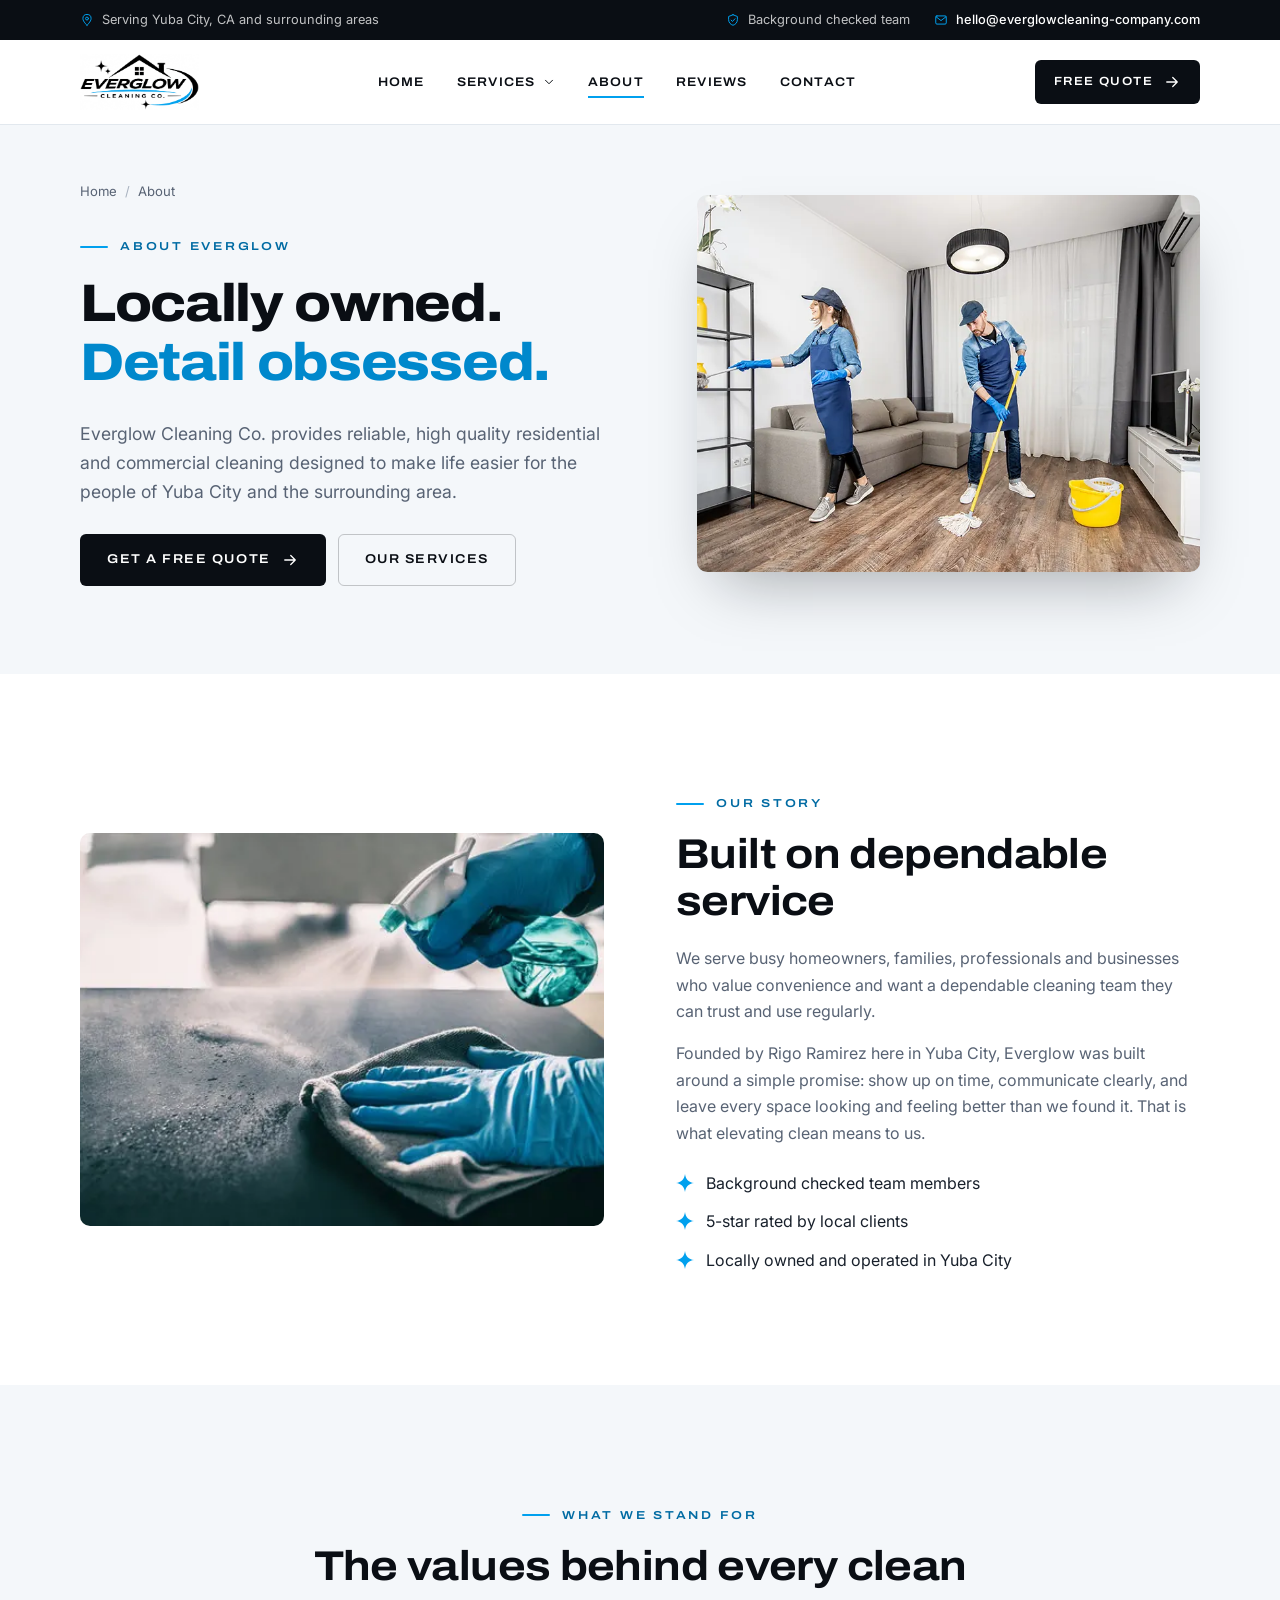
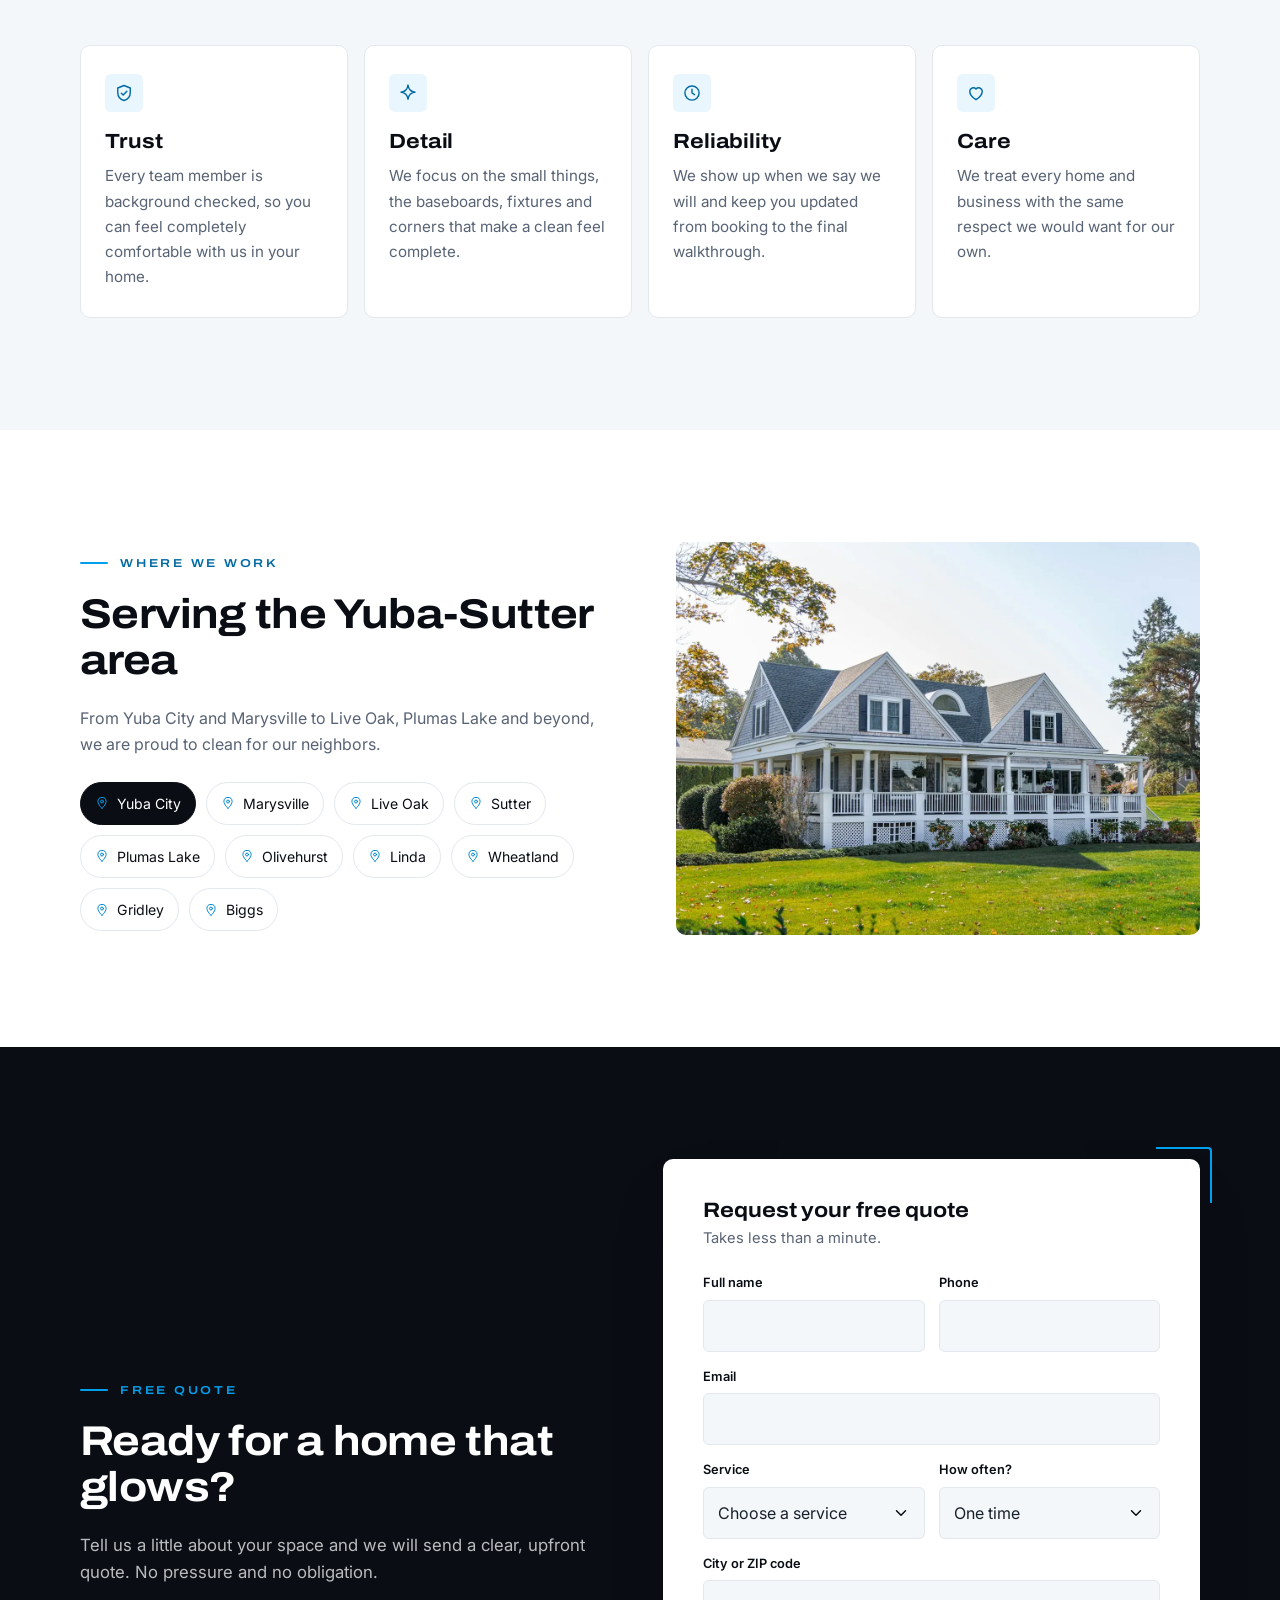
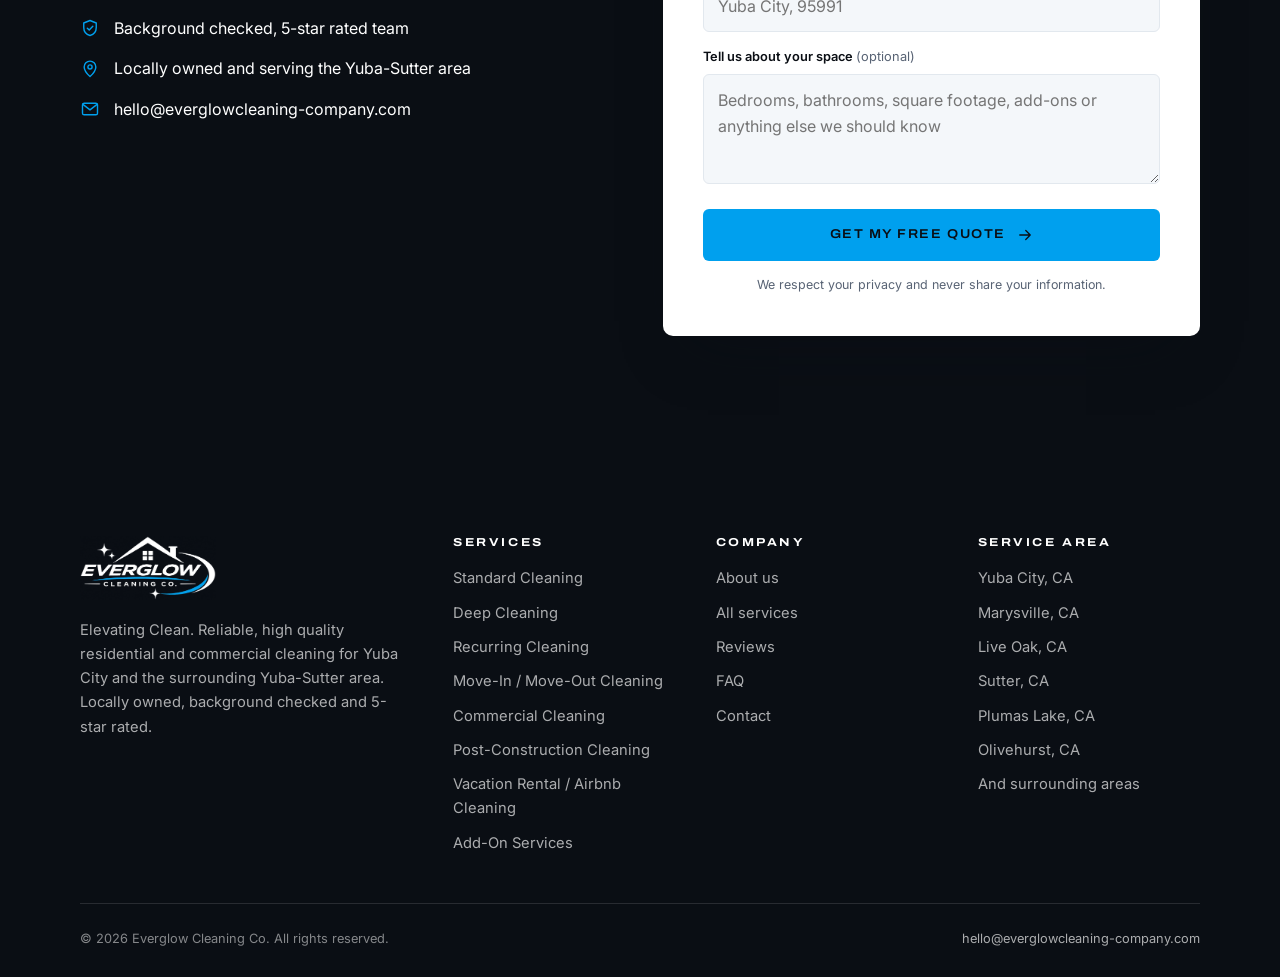
==== about/index.html @ 4dc51221 "Launch Everglow Cleaning Co. website Mobile-first static site for Everglow Cleaning Co. in Yuba City" ====
<!DOCTYPE html>
<html lang="en-US">
<head>
<meta charset="utf-8">
<meta name="viewport" content="width=device-width, initial-scale=1, viewport-fit=cover">
<title>About Us | Locally Owned Cleaning in Yuba City, CA | Everglow Cleaning Co.</title>
<meta name="description" content="Meet Everglow Cleaning Co., a locally owned, background checked and 5-star rated cleaning company serving Yuba City, Marysville and the Yuba-Sutter area.">
<meta name="robots" content="index, follow">
<link rel="canonical" href="https://everglowcleaning-company.com/about/">
<meta name="author" content="Everglow Cleaning Co.">
<meta name="theme-color" content="#0a0e14">
<meta name="format-detection" content="telephone=no">
<meta name="geo.region" content="US-CA">
<meta name="geo.placename" content="Yuba City, California">
<meta name="geo.position" content="39.1404;-121.6169">
<meta name="ICBM" content="39.1404, -121.6169">
<meta property="og:type" content="website">
<meta property="og:site_name" content="Everglow Cleaning Co.">
<meta property="og:locale" content="en_US">
<meta property="og:title" content="About Us | Locally Owned Cleaning in Yuba City, CA | Everglow Cleaning Co.">
<meta property="og:description" content="Meet Everglow Cleaning Co., a locally owned, background checked and 5-star rated cleaning company serving Yuba City, Marysville and the Yuba-Sutter area.">
<meta property="og:url" content="https://everglowcleaning-company.com/about/">
<meta property="og:image" content="https://everglowcleaning-company.com/assets/og-image.jpg">
<meta property="og:image:alt" content="Everglow Cleaning Co. logo">
<meta name="twitter:card" content="summary_large_image">
<meta name="twitter:title" content="About Us | Locally Owned Cleaning in Yuba City, CA | Everglow Cleaning Co.">
<meta name="twitter:description" content="Meet Everglow Cleaning Co., a locally owned, background checked and 5-star rated cleaning company serving Yuba City, Marysville and the Yuba-Sutter area.">
<meta name="twitter:image" content="https://everglowcleaning-company.com/assets/og-image.jpg">
<link rel="icon" href="../assets/favicon.svg" type="image/svg+xml">
<link rel="icon" href="../assets/favicon-32.png" sizes="32x32" type="image/png">
<link rel="alternate icon" href="../assets/favicon.ico" sizes="any">
<link rel="apple-touch-icon" href="../assets/apple-touch-icon.png">
<link rel="manifest" href="../site.webmanifest">
<link rel="preconnect" href="https://fonts.googleapis.com">
<link rel="preconnect" href="https://fonts.gstatic.com" crossorigin>
<link rel="stylesheet" href="https://fonts.googleapis.com/css2?family=Archivo:wdth,wght@100..125,400..800&family=Inter:wght@400;500;600&display=swap">
<link rel="stylesheet" href="../css/styles.css?v=3">
<script>document.documentElement.classList.add("js")</script>
<script type="application/ld+json">{"@context":"https://schema.org","@graph":[{"@type":"BreadcrumbList","itemListElement":[{"@type":"ListItem","position":1,"name":"Home","item":"https://everglowcleaning-company.com/"},{"@type":"ListItem","position":2,"name":"About","item":"https://everglowcleaning-company.com/about/"}]},{"@type":"AboutPage","url":"https://everglowcleaning-company.com/about/","name":"About Everglow Cleaning Co.","about":{"@id":"https://everglowcleaning-company.com/#business"}},{"@type":["HouseCleaningService","LocalBusiness"],"@id":"https://everglowcleaning-company.com/#business","name":"Everglow Cleaning Co.","slogan":"Elevating Clean","url":"https://everglowcleaning-company.com/","logo":"https://everglowcleaning-company.com/assets/logo.png","image":"https://everglowcleaning-company.com/assets/og-image.jpg","email":"hello@everglowcleaning-company.com","founder":{"@type":"Person","name":"Rigo Ramirez"},"priceRange":"$$","description":"Locally owned residential and commercial cleaning company serving Yuba City, CA and surrounding areas.","address":{"@type":"PostalAddress","addressLocality":"Yuba City","addressRegion":"CA","postalCode":"95991","addressCountry":"US"},"geo":{"@type":"GeoCoordinates","latitude":39.1404,"longitude":-121.6169},"areaServed":[{"@type":"City","name":"Yuba City, CA"},{"@type":"City","name":"Marysville, CA"},{"@type":"City","name":"Live Oak, CA"},{"@type":"City","name":"Sutter, CA"},{"@type":"City","name":"Plumas Lake, CA"},{"@type":"City","name":"Olivehurst, CA"},{"@type":"City","name":"Linda, CA"},{"@type":"City","name":"Wheatland, CA"},{"@type":"City","name":"Gridley, CA"},{"@type":"City","name":"Biggs, CA"}],"aggregateRating":{"@type":"AggregateRating","ratingValue":"5","reviewCount":"5","bestRating":"5"},"review":[{"@type":"Review","author":{"@type":"Person","name":"Sarah M."},"reviewRating":{"@type":"Rating","ratingValue":"5","bestRating":"5"},"reviewBody":"Super easy to book and the cleaning team did an amazing job. They showed up on time, were professional, and left the entire house looking spotless. I've already signed up for recurring cleanings!"},{"@type":"Review","author":{"@type":"Person","name":"Jessica R."},"reviewRating":{"@type":"Rating","ratingValue":"5","bestRating":"5"},"reviewBody":"I've tried a few cleaning companies before and this has easily been the best experience. Communication was great, pricing was straightforward, and my home looked incredible afterward."},{"@type":"Review","author":{"@type":"Person","name":"Michael T."},"reviewRating":{"@type":"Rating","ratingValue":"5","bestRating":"5"},"reviewBody":"We booked a deep clean and were extremely impressed. They paid attention to the little details and got areas cleaner than we expected. Definitely using them again."},{"@type":"Review","author":{"@type":"Person","name":"Amanda L."},"reviewRating":{"@type":"Rating","ratingValue":"5","bestRating":"5"},"reviewBody":"Having them come every two weeks has been a lifesaver. They're reliable, consistent, and it's so nice coming home to a clean house without having to worry about it."},{"@type":"Review","author":{"@type":"Person","name":"David K."},"reviewRating":{"@type":"Rating","ratingValue":"5","bestRating":"5"},"reviewBody":"Great experience from start to finish. Booking was simple, they kept me updated, and the cleaners did a fantastic job. Professional, dependable, and absolutely worth it."}],"hasOfferCatalog":{"@type":"OfferCatalog","name":"Cleaning services","itemListElement":[{"@type":"Offer","itemOffered":{"@type":"Service","name":"Standard Cleaning","url":"https://everglowcleaning-company.com/services/standard-cleaning/"}},{"@type":"Offer","itemOffered":{"@type":"Service","name":"Deep Cleaning","url":"https://everglowcleaning-company.com/services/deep-cleaning/"}},{"@type":"Offer","itemOffered":{"@type":"Service","name":"Recurring Cleaning","url":"https://everglowcleaning-company.com/services/recurring-cleaning/"}},{"@type":"Offer","itemOffered":{"@type":"Service","name":"Move-In / Move-Out Cleaning","url":"https://everglowcleaning-company.com/services/move-in-move-out-cleaning/"}},{"@type":"Offer","itemOffered":{"@type":"Service","name":"Commercial Cleaning","url":"https://everglowcleaning-company.com/services/commercial-cleaning/"}},{"@type":"Offer","itemOffered":{"@type":"Service","name":"Post-Construction Cleaning","url":"https://everglowcleaning-company.com/services/post-construction-cleaning/"}},{"@type":"Offer","itemOffered":{"@type":"Service","name":"Vacation Rental / Airbnb Cleaning","url":"https://everglowcleaning-company.com/services/vacation-rental-airbnb-cleaning/"}},{"@type":"Offer","itemOffered":{"@type":"Service","name":"Add-On Services","url":"https://everglowcleaning-company.com/services/add-on-services/"}}]}}]}</script>
</head>
<body>
<a class="skip-link" href="#main">Skip to content</a>
<div class="topbar"><div class="container">
<ul><li><svg viewBox="0 0 24 24" fill="none" stroke="currentColor" stroke-width="1.7" stroke-linecap="round" stroke-linejoin="round" aria-hidden="true"><path d="M12 21s-7-6.2-7-11.5a7 7 0 1 1 14 0C19 14.8 12 21 12 21Z"/><circle cx="12" cy="9.5" r="2.5"/></svg>Serving Yuba City, CA and surrounding areas</li></ul>
<ul><li class="topbar__extra"><svg viewBox="0 0 24 24" fill="none" stroke="currentColor" stroke-width="1.7" stroke-linecap="round" stroke-linejoin="round" aria-hidden="true"><path d="M12 3 4.5 6v5.5c0 4.6 3.2 8.4 7.5 9.5 4.3-1.1 7.5-4.9 7.5-9.5V6L12 3Z"/><path d="m8.8 12.2 2.3 2.3 4.3-4.6"/></svg>Background checked team</li><li class="topbar__extra"><svg viewBox="0 0 24 24" fill="none" stroke="currentColor" stroke-width="1.7" stroke-linecap="round" stroke-linejoin="round" aria-hidden="true"><rect x="3" y="5" width="18" height="14" rx="2"/><path d="m3.5 6.5 8.5 6.5 8.5-6.5"/></svg><a href="mailto:hello@everglowcleaning-company.com">hello@everglowcleaning-company.com</a></li></ul>
</div></div>
<header class="site-header">
<div class="container">
<a class="brand" href="../" aria-label="Everglow Cleaning Co. home"><img src="../assets/logo.webp" alt="Everglow Cleaning Co." width="720" height="338"></a>
<nav class="nav" aria-label="Main">
<ul class="nav__list">
<li><a class="nav__link" href="../">Home</a></li>
<li class="has-menu"><a class="nav__link" href="../services/" aria-haspopup="true" aria-expanded="false">Services <svg viewBox="0 0 24 24" fill="none" stroke="currentColor" stroke-width="1.7" stroke-linecap="round" stroke-linejoin="round" aria-hidden="true"><path d="m6 9 6 6 6-6"/></svg></a>
<div class="mega" role="menu"><div class="mega__grid"><a class="mega__item" href="../services/standard-cleaning/"><span class="mega__icon"><svg viewBox="0 0 24 24" fill="none" stroke="currentColor" stroke-width="1.7" stroke-linecap="round" stroke-linejoin="round" aria-hidden="true"><path d="M3.5 11 12 4l8.5 7"/><path d="M5.5 9.5V20h13V9.5"/><path d="M10 20v-5h4v5"/></svg></span><span><strong>Standard Cleaning</strong><span>Routine cleaning that keeps your home fresh, tidy and guest ready.</span></span></a><a class="mega__item" href="../services/deep-cleaning/"><span class="mega__icon"><svg viewBox="0 0 24 24" fill="none" stroke="currentColor" stroke-width="1.7" stroke-linecap="round" stroke-linejoin="round" aria-hidden="true"><path d="M12 3c.6 4.6 2.9 6.9 7.5 7.5-4.6.6-6.9 2.9-7.5 7.5-.6-4.6-2.9-6.9-7.5-7.5C9.1 9.9 11.4 7.6 12 3Z"/><path d="M19 15.5c.3 1.9 1.1 2.7 3 3-1.9.3-2.7 1.1-3 3-.3-1.9-1.1-2.7-3-3 1.9-.3 2.7-1.1 3-3Z"/></svg></span><span><strong>Deep Cleaning</strong><span>A detailed top to bottom clean for buildup and overlooked areas.</span></span></a><a class="mega__item" href="../services/recurring-cleaning/"><span class="mega__icon"><svg viewBox="0 0 24 24" fill="none" stroke="currentColor" stroke-width="1.7" stroke-linecap="round" stroke-linejoin="round" aria-hidden="true"><path d="M17 2.5 20.5 6 17 9.5"/><path d="M3.5 11V9.5A3.5 3.5 0 0 1 7 6h13.5"/><path d="M7 21.5 3.5 18 7 14.5"/><path d="M20.5 13v1.5A3.5 3.5 0 0 1 17 18H3.5"/></svg></span><span><strong>Recurring Cleaning</strong><span>Weekly, bi-weekly or monthly visits on a schedule that runs itself.</span></span></a><a class="mega__item" href="../services/move-in-move-out-cleaning/"><span class="mega__icon"><svg viewBox="0 0 24 24" fill="none" stroke="currentColor" stroke-width="1.7" stroke-linecap="round" stroke-linejoin="round" aria-hidden="true"><path d="M3.5 7.5 12 3l8.5 4.5v9L12 21l-8.5-4.5v-9Z"/><path d="M3.5 7.5 12 12l8.5-4.5M12 12v9"/></svg></span><span><strong>Move-In / Move-Out Cleaning</strong><span>A thorough clean that gets empty homes ready for what is next.</span></span></a><a class="mega__item" href="../services/commercial-cleaning/"><span class="mega__icon"><svg viewBox="0 0 24 24" fill="none" stroke="currentColor" stroke-width="1.7" stroke-linecap="round" stroke-linejoin="round" aria-hidden="true"><rect x="4.5" y="3" width="15" height="18" rx="1.5"/><path d="M9 7h1.5M13.5 7H15M9 11h1.5M13.5 11H15M9 15h1.5M13.5 15H15M10.5 21v-3h3v3"/></svg></span><span><strong>Commercial Cleaning</strong><span>Custom cleaning plans for offices, retail and commercial spaces.</span></span></a><a class="mega__item" href="../services/post-construction-cleaning/"><span class="mega__icon"><svg viewBox="0 0 24 24" fill="none" stroke="currentColor" stroke-width="1.7" stroke-linecap="round" stroke-linejoin="round" aria-hidden="true"><path d="m14 6 4 4"/><path d="M11.5 8.5 4 16a1.9 1.9 0 0 0 2.7 2.7l7.5-7.5"/><path d="M12.5 4.5 15 2l7 7-2.5 2.5"/><path d="m12.5 4.5 7 7"/></svg></span><span><strong>Post-Construction Cleaning</strong><span>Dust, debris and residue removed so new spaces are ready to use.</span></span></a><a class="mega__item" href="../services/vacation-rental-airbnb-cleaning/"><span class="mega__icon"><svg viewBox="0 0 24 24" fill="none" stroke="currentColor" stroke-width="1.7" stroke-linecap="round" stroke-linejoin="round" aria-hidden="true"><circle cx="8" cy="15" r="4.5"/><path d="m11.2 11.8 9.3-9.3M17 6l3 3M14.5 8.5l2.5 2.5"/></svg></span><span><strong>Vacation Rental / Airbnb Cleaning</strong><span>Reliable turnovers that keep your rental ready for five star stays.</span></span></a><a class="mega__item" href="../services/add-on-services/"><span class="mega__icon"><svg viewBox="0 0 24 24" fill="none" stroke="currentColor" stroke-width="1.7" stroke-linecap="round" stroke-linejoin="round" aria-hidden="true"><rect x="3.5" y="3.5" width="17" height="17" rx="3"/><path d="M12 8v8M8 12h8"/></svg></span><span><strong>Add-On Services</strong><span>Fridges, ovens, windows, laundry and more, added to any clean.</span></span></a></div>
<div class="mega__foot"><span>Not sure which clean you need?</span><a class="text-link" href="../contact/">Ask us <svg viewBox="0 0 24 24" fill="none" stroke="currentColor" stroke-width="1.7" stroke-linecap="round" stroke-linejoin="round" aria-hidden="true"><path d="M5 12h14M13 6l6 6-6 6"/></svg></a></div></div></li>
<li><a class="nav__link" href="../about/" aria-current="page">About</a></li>
<li><a class="nav__link" href="../#reviews">Reviews</a></li>
<li><a class="nav__link" href="../contact/">Contact</a></li>
</ul>
</nav>
<a class="btn btn--primary btn--sm header-cta" href="../contact/">Free Quote <svg viewBox="0 0 24 24" fill="none" stroke="currentColor" stroke-width="1.7" stroke-linecap="round" stroke-linejoin="round" aria-hidden="true"><path d="M5 12h14M13 6l6 6-6 6"/></svg></a>
<button class="menu-toggle" type="button" aria-label="Open menu" aria-expanded="false" aria-controls="mobile-menu"><span class="icon-menu"><svg viewBox="0 0 24 24" fill="none" stroke="currentColor" stroke-width="1.7" stroke-linecap="round" stroke-linejoin="round" aria-hidden="true"><path d="M4 7h16M4 12h16M4 17h16"/></svg></span><span class="icon-close"><svg viewBox="0 0 24 24" fill="none" stroke="currentColor" stroke-width="1.7" stroke-linecap="round" stroke-linejoin="round" aria-hidden="true"><path d="M6 6l12 12M18 6 6 18"/></svg></span></button>
</div>
</header>
<div class="mobile-menu" id="mobile-menu">
<ul>
<li><a href="../">Home<svg viewBox="0 0 24 24" fill="none" stroke="currentColor" stroke-width="1.7" stroke-linecap="round" stroke-linejoin="round" aria-hidden="true"><path d="M5 12h14M13 6l6 6-6 6"/></svg></a></li>
<li><a href="../about/">About<svg viewBox="0 0 24 24" fill="none" stroke="currentColor" stroke-width="1.7" stroke-linecap="round" stroke-linejoin="round" aria-hidden="true"><path d="M5 12h14M13 6l6 6-6 6"/></svg></a></li>
<li><a href="../#reviews">Reviews<svg viewBox="0 0 24 24" fill="none" stroke="currentColor" stroke-width="1.7" stroke-linecap="round" stroke-linejoin="round" aria-hidden="true"><path d="M5 12h14M13 6l6 6-6 6"/></svg></a></li>
<li><a href="../contact/">Contact<svg viewBox="0 0 24 24" fill="none" stroke="currentColor" stroke-width="1.7" stroke-linecap="round" stroke-linejoin="round" aria-hidden="true"><path d="M5 12h14M13 6l6 6-6 6"/></svg></a></li>
</ul>
<p class="mobile-menu__label">Services</p>
<ul><li><a href="../services/standard-cleaning/">Standard Cleaning<svg viewBox="0 0 24 24" fill="none" stroke="currentColor" stroke-width="1.7" stroke-linecap="round" stroke-linejoin="round" aria-hidden="true"><path d="M5 12h14M13 6l6 6-6 6"/></svg></a></li><li><a href="../services/deep-cleaning/">Deep Cleaning<svg viewBox="0 0 24 24" fill="none" stroke="currentColor" stroke-width="1.7" stroke-linecap="round" stroke-linejoin="round" aria-hidden="true"><path d="M5 12h14M13 6l6 6-6 6"/></svg></a></li><li><a href="../services/recurring-cleaning/">Recurring Cleaning<svg viewBox="0 0 24 24" fill="none" stroke="currentColor" stroke-width="1.7" stroke-linecap="round" stroke-linejoin="round" aria-hidden="true"><path d="M5 12h14M13 6l6 6-6 6"/></svg></a></li><li><a href="../services/move-in-move-out-cleaning/">Move-In / Move-Out Cleaning<svg viewBox="0 0 24 24" fill="none" stroke="currentColor" stroke-width="1.7" stroke-linecap="round" stroke-linejoin="round" aria-hidden="true"><path d="M5 12h14M13 6l6 6-6 6"/></svg></a></li><li><a href="../services/commercial-cleaning/">Commercial Cleaning<svg viewBox="0 0 24 24" fill="none" stroke="currentColor" stroke-width="1.7" stroke-linecap="round" stroke-linejoin="round" aria-hidden="true"><path d="M5 12h14M13 6l6 6-6 6"/></svg></a></li><li><a href="../services/post-construction-cleaning/">Post-Construction Cleaning<svg viewBox="0 0 24 24" fill="none" stroke="currentColor" stroke-width="1.7" stroke-linecap="round" stroke-linejoin="round" aria-hidden="true"><path d="M5 12h14M13 6l6 6-6 6"/></svg></a></li><li><a href="../services/vacation-rental-airbnb-cleaning/">Vacation Rental / Airbnb Cleaning<svg viewBox="0 0 24 24" fill="none" stroke="currentColor" stroke-width="1.7" stroke-linecap="round" stroke-linejoin="round" aria-hidden="true"><path d="M5 12h14M13 6l6 6-6 6"/></svg></a></li><li><a href="../services/add-on-services/">Add-On Services<svg viewBox="0 0 24 24" fill="none" stroke="currentColor" stroke-width="1.7" stroke-linecap="round" stroke-linejoin="round" aria-hidden="true"><path d="M5 12h14M13 6l6 6-6 6"/></svg></a></li></ul>
<a class="btn btn--primary btn--block" href="../contact/">Get a Free Quote <svg viewBox="0 0 24 24" fill="none" stroke="currentColor" stroke-width="1.7" stroke-linecap="round" stroke-linejoin="round" aria-hidden="true"><path d="M5 12h14M13 6l6 6-6 6"/></svg></a>
</div>

<main id="main">
<section class="page-hero">
<div class="container">
<div>
<ol class="breadcrumb"><li><a href="../">Home</a></li><li aria-current="page">About</li></ol>
<span class="eyebrow">About Everglow</span>
<h1>Locally owned. <span class="hl">Detail obsessed.</span></h1>
<p class="page-hero__lead">Everglow Cleaning Co. provides reliable, high quality residential and commercial cleaning designed to make life easier for the people of Yuba City and the surrounding area.</p>
<div class="btn-row"><a class="btn btn--primary" href="../contact/">Get a Free Quote <svg viewBox="0 0 24 24" fill="none" stroke="currentColor" stroke-width="1.7" stroke-linecap="round" stroke-linejoin="round" aria-hidden="true"><path d="M5 12h14M13 6l6 6-6 6"/></svg></a><a class="btn btn--outline" href="../services/">Our Services</a></div>
</div>
<div class="page-hero__img"><img src="../assets/img/team.webp" alt="Two Everglow cleaners mopping and dusting a bright living room" width="1024" height="574" fetchpriority="high"></div>
</div>
</section>
<section class="section">
<div class="container split">
<div class="split__media reveal"><img src="../assets/img/spray-wipe.webp" alt="Gloved hands spraying and wiping a surface clean" width="515" height="360" loading="lazy" decoding="async"></div>
<div class="reveal">
<span class="eyebrow">Our story</span>
<h2>Built on dependable service</h2>
<p>We serve busy homeowners, families, professionals and businesses who value convenience and want a dependable cleaning team they can trust and use regularly.</p>
<p>Founded by Rigo Ramirez here in Yuba City, Everglow was built around a simple promise: show up on time, communicate clearly, and leave every space looking and feeling better than we found it. That is what elevating clean means to us.</p>
<ul class="checks">
<li><svg viewBox="0 0 24 24" fill="currentColor" aria-hidden="true"><path d="M12 0C12.8 7 17 11.2 24 12 17 12.8 12.8 17 12 24 11.2 17 7 12.8 0 12 7 11.2 11.2 7 12 0Z"/></svg>Background checked team members</li>
<li><svg viewBox="0 0 24 24" fill="currentColor" aria-hidden="true"><path d="M12 0C12.8 7 17 11.2 24 12 17 12.8 12.8 17 12 24 11.2 17 7 12.8 0 12 7 11.2 11.2 7 12 0Z"/></svg>5-star rated by local clients</li>
<li><svg viewBox="0 0 24 24" fill="currentColor" aria-hidden="true"><path d="M12 0C12.8 7 17 11.2 24 12 17 12.8 12.8 17 12 24 11.2 17 7 12.8 0 12 7 11.2 11.2 7 12 0Z"/></svg>Locally owned and operated in Yuba City</li>
</ul>
</div>
</div>
</section>
<section class="section section--mist">
<div class="container">
<div class="section-head section-head--center"><span class="eyebrow">What we stand for</span><h2>The values behind every clean</h2></div>
<div class="values"><div class="value reveal"><span class="mega__icon"><svg viewBox="0 0 24 24" fill="none" stroke="currentColor" stroke-width="1.7" stroke-linecap="round" stroke-linejoin="round" aria-hidden="true"><path d="M12 3 4.5 6v5.5c0 4.6 3.2 8.4 7.5 9.5 4.3-1.1 7.5-4.9 7.5-9.5V6L12 3Z"/><path d="m8.8 12.2 2.3 2.3 4.3-4.6"/></svg></span><h3>Trust</h3><p>Every team member is background checked, so you can feel completely comfortable with us in your home.</p></div><div class="value reveal"><span class="mega__icon"><svg viewBox="0 0 24 24" fill="none" stroke="currentColor" stroke-width="1.7" stroke-linecap="round" stroke-linejoin="round" aria-hidden="true"><path d="M12 2.5c.7 5.4 3.1 7.8 8.5 8.5-5.4.7-7.8 3.1-8.5 8.5-.7-5.4-3.1-7.8-8.5-8.5 5.4-.7 7.8-3.1 8.5-8.5Z"/></svg></span><h3>Detail</h3><p>We focus on the small things, the baseboards, fixtures and corners that make a clean feel complete.</p></div><div class="value reveal"><span class="mega__icon"><svg viewBox="0 0 24 24" fill="none" stroke="currentColor" stroke-width="1.7" stroke-linecap="round" stroke-linejoin="round" aria-hidden="true"><circle cx="12" cy="12" r="8.5"/><path d="M12 7.5V12l3 2"/></svg></span><h3>Reliability</h3><p>We show up when we say we will and keep you updated from booking to the final walkthrough.</p></div><div class="value reveal"><span class="mega__icon"><svg viewBox="0 0 24 24" fill="none" stroke="currentColor" stroke-width="1.7" stroke-linecap="round" stroke-linejoin="round" aria-hidden="true"><path d="M12 20s-7.5-4.6-7.5-10.2A4.3 4.3 0 0 1 12 7.2a4.3 4.3 0 0 1 7.5 2.6C19.5 15.4 12 20 12 20Z"/></svg></span><h3>Care</h3><p>We treat every home and business with the same respect we would want for our own.</p></div></div>
</div>
</section>
<section class="section">
<div class="container area">
<div class="reveal">
<span class="eyebrow">Where we work</span>
<h2>Serving the Yuba-Sutter area</h2>
<p style="color:var(--muted)">From Yuba City and Marysville to Live Oak, Plumas Lake and beyond, we are proud to clean for our neighbors.</p>
<ul class="chips"><li class=is-main><svg viewBox="0 0 24 24" fill="none" stroke="currentColor" stroke-width="1.7" stroke-linecap="round" stroke-linejoin="round" aria-hidden="true"><path d="M12 21s-7-6.2-7-11.5a7 7 0 1 1 14 0C19 14.8 12 21 12 21Z"/><circle cx="12" cy="9.5" r="2.5"/></svg>Yuba City</li><li><svg viewBox="0 0 24 24" fill="none" stroke="currentColor" stroke-width="1.7" stroke-linecap="round" stroke-linejoin="round" aria-hidden="true"><path d="M12 21s-7-6.2-7-11.5a7 7 0 1 1 14 0C19 14.8 12 21 12 21Z"/><circle cx="12" cy="9.5" r="2.5"/></svg>Marysville</li><li><svg viewBox="0 0 24 24" fill="none" stroke="currentColor" stroke-width="1.7" stroke-linecap="round" stroke-linejoin="round" aria-hidden="true"><path d="M12 21s-7-6.2-7-11.5a7 7 0 1 1 14 0C19 14.8 12 21 12 21Z"/><circle cx="12" cy="9.5" r="2.5"/></svg>Live Oak</li><li><svg viewBox="0 0 24 24" fill="none" stroke="currentColor" stroke-width="1.7" stroke-linecap="round" stroke-linejoin="round" aria-hidden="true"><path d="M12 21s-7-6.2-7-11.5a7 7 0 1 1 14 0C19 14.8 12 21 12 21Z"/><circle cx="12" cy="9.5" r="2.5"/></svg>Sutter</li><li><svg viewBox="0 0 24 24" fill="none" stroke="currentColor" stroke-width="1.7" stroke-linecap="round" stroke-linejoin="round" aria-hidden="true"><path d="M12 21s-7-6.2-7-11.5a7 7 0 1 1 14 0C19 14.8 12 21 12 21Z"/><circle cx="12" cy="9.5" r="2.5"/></svg>Plumas Lake</li><li><svg viewBox="0 0 24 24" fill="none" stroke="currentColor" stroke-width="1.7" stroke-linecap="round" stroke-linejoin="round" aria-hidden="true"><path d="M12 21s-7-6.2-7-11.5a7 7 0 1 1 14 0C19 14.8 12 21 12 21Z"/><circle cx="12" cy="9.5" r="2.5"/></svg>Olivehurst</li><li><svg viewBox="0 0 24 24" fill="none" stroke="currentColor" stroke-width="1.7" stroke-linecap="round" stroke-linejoin="round" aria-hidden="true"><path d="M12 21s-7-6.2-7-11.5a7 7 0 1 1 14 0C19 14.8 12 21 12 21Z"/><circle cx="12" cy="9.5" r="2.5"/></svg>Linda</li><li><svg viewBox="0 0 24 24" fill="none" stroke="currentColor" stroke-width="1.7" stroke-linecap="round" stroke-linejoin="round" aria-hidden="true"><path d="M12 21s-7-6.2-7-11.5a7 7 0 1 1 14 0C19 14.8 12 21 12 21Z"/><circle cx="12" cy="9.5" r="2.5"/></svg>Wheatland</li><li><svg viewBox="0 0 24 24" fill="none" stroke="currentColor" stroke-width="1.7" stroke-linecap="round" stroke-linejoin="round" aria-hidden="true"><path d="M12 21s-7-6.2-7-11.5a7 7 0 1 1 14 0C19 14.8 12 21 12 21Z"/><circle cx="12" cy="9.5" r="2.5"/></svg>Gridley</li><li><svg viewBox="0 0 24 24" fill="none" stroke="currentColor" stroke-width="1.7" stroke-linecap="round" stroke-linejoin="round" aria-hidden="true"><path d="M12 21s-7-6.2-7-11.5a7 7 0 1 1 14 0C19 14.8 12 21 12 21Z"/><circle cx="12" cy="9.5" r="2.5"/></svg>Biggs</li></ul>
</div>
<div class="area__img reveal"><img src="../assets/img/home-exterior.webp" alt="Classic two story home in a quiet neighborhood" width="1400" height="934" loading="lazy" decoding="async"></div>
</div>
</section>
<section class="section section--ink cta" id="quote">
<div class="container">
<div class="cta__copy reveal">
<span class="eyebrow">Free quote</span>
<h2>Ready for a home that glows?</h2>
<p>Tell us a little about your space and we will send a clear, upfront quote. No pressure and no obligation.</p>
<ul class="cta__list">
<li><svg viewBox="0 0 24 24" fill="none" stroke="currentColor" stroke-width="1.7" stroke-linecap="round" stroke-linejoin="round" aria-hidden="true"><path d="M12 3 4.5 6v5.5c0 4.6 3.2 8.4 7.5 9.5 4.3-1.1 7.5-4.9 7.5-9.5V6L12 3Z"/><path d="m8.8 12.2 2.3 2.3 4.3-4.6"/></svg>Background checked, 5-star rated team</li>
<li><svg viewBox="0 0 24 24" fill="none" stroke="currentColor" stroke-width="1.7" stroke-linecap="round" stroke-linejoin="round" aria-hidden="true"><path d="M12 21s-7-6.2-7-11.5a7 7 0 1 1 14 0C19 14.8 12 21 12 21Z"/><circle cx="12" cy="9.5" r="2.5"/></svg>Locally owned and serving the Yuba-Sutter area</li>
<li><svg viewBox="0 0 24 24" fill="none" stroke="currentColor" stroke-width="1.7" stroke-linecap="round" stroke-linejoin="round" aria-hidden="true"><rect x="3" y="5" width="18" height="14" rx="2"/><path d="m3.5 6.5 8.5 6.5 8.5-6.5"/></svg><a href="mailto:hello@everglowcleaning-company.com">hello@everglowcleaning-company.com</a></li>
</ul>
</div>
<div class="form-card reveal">
<h3>Request your free quote</h3>
<p>Takes less than a minute.</p>
<form data-quote data-email="hello@everglowcleaning-company.com" novalidate>
<div class="form-grid form-grid--2">
<div class="field"><label for="q-name">Full name</label><input id="q-name" name="Name" type="text" autocomplete="name" required></div>
<div class="field"><label for="q-phone">Phone</label><input id="q-phone" name="Phone" type="tel" autocomplete="tel" inputmode="tel" required></div>
<div class="field field--full"><label for="q-email">Email</label><input id="q-email" name="Email" type="email" autocomplete="email" required></div>
<div class="field"><label for="q-service">Service</label><select id="q-service" name="Service" required><option value="">Choose a service</option><option value="Standard Cleaning">Standard Cleaning</option><option value="Deep Cleaning">Deep Cleaning</option><option value="Recurring Cleaning">Recurring Cleaning</option><option value="Move-In / Move-Out Cleaning">Move-In / Move-Out Cleaning</option><option value="Commercial Cleaning">Commercial Cleaning</option><option value="Post-Construction Cleaning">Post-Construction Cleaning</option><option value="Vacation Rental / Airbnb Cleaning">Vacation Rental / Airbnb Cleaning</option><option value="Add-On Services">Add-On Services</option></select></div>
<div class="field"><label for="q-freq">How often?</label><select id="q-freq" name="Frequency"><option>One time</option><option>Weekly</option><option>Bi-weekly</option><option>Monthly</option><option>Not sure yet</option></select></div>
<div class="field field--full"><label for="q-city">City or ZIP code</label><input id="q-city" name="Location" type="text" autocomplete="postal-code" placeholder="Yuba City, 95991"></div>
<div class="field field--full"><label for="q-msg">Tell us about your space <span style="font-weight:400;color:var(--muted)">(optional)</span></label><textarea id="q-msg" name="Details" placeholder="Bedrooms, bathrooms, square footage, add-ons or anything else we should know"></textarea></div>
</div>
<button class="btn btn--glow btn--block" type="submit" style="margin-top:18px">Get My Free Quote <svg viewBox="0 0 24 24" fill="none" stroke="currentColor" stroke-width="1.7" stroke-linecap="round" stroke-linejoin="round" aria-hidden="true"><path d="M5 12h14M13 6l6 6-6 6"/></svg></button>
<p class="form-note">We respect your privacy and never share your information.</p>
</form>
<div class="form-success" role="status"><svg viewBox="0 0 24 24" fill="none" stroke="currentColor" stroke-width="1.7" stroke-linecap="round" stroke-linejoin="round" aria-hidden="true"><path d="m5 12.5 4.2 4.2L19 7"/></svg><h3>Thank you!</h3><p>Your request is on its way. We will be in touch shortly with your quote.</p></div>
</div>
</div>
</section>
</main>
<footer class="site-footer">
<div class="container">
<div class="footer-grid">
<div class="footer-brand">
<img src="../assets/logo-white.webp" alt="Everglow Cleaning Co." width="720" height="338" loading="lazy">
<p>Elevating Clean. Reliable, high quality residential and commercial cleaning for Yuba City and the surrounding Yuba-Sutter area. Locally owned, background checked and 5-star rated.</p>
</div>
<div><h4>Services</h4><ul><li><a href="../services/standard-cleaning/">Standard Cleaning</a></li><li><a href="../services/deep-cleaning/">Deep Cleaning</a></li><li><a href="../services/recurring-cleaning/">Recurring Cleaning</a></li><li><a href="../services/move-in-move-out-cleaning/">Move-In / Move-Out Cleaning</a></li><li><a href="../services/commercial-cleaning/">Commercial Cleaning</a></li><li><a href="../services/post-construction-cleaning/">Post-Construction Cleaning</a></li><li><a href="../services/vacation-rental-airbnb-cleaning/">Vacation Rental / Airbnb Cleaning</a></li><li><a href="../services/add-on-services/">Add-On Services</a></li></ul></div>
<div><h4>Company</h4><ul><li><a href="../about/">About us</a></li><li><a href="../services/">All services</a></li><li><a href="../#reviews">Reviews</a></li><li><a href="../#faq">FAQ</a></li><li><a href="../contact/">Contact</a></li></ul></div>
<div><h4>Service area</h4><ul><li>Yuba City, CA</li><li>Marysville, CA</li><li>Live Oak, CA</li><li>Sutter, CA</li><li>Plumas Lake, CA</li><li>Olivehurst, CA</li><li><a href="../contact/">And surrounding areas</a></li></ul></div>
</div>
<div class="footer-bottom">
<span>&copy; <span data-year>2026</span> Everglow Cleaning Co. All rights reserved.</span>
<span><a href="mailto:hello@everglowcleaning-company.com">hello@everglowcleaning-company.com</a></span>
</div>
</div>
</footer>
<div class="mobile-cta"><a class="btn btn--primary" href="../contact/">Get a Free Quote</a></div>
<script src="../js/main.js?v=3" defer></script>
</body>
</html>
---- css/styles.css ----
/* Everglow Cleaning Co. | styles.css
   Brand: logo black + Everglow blue (#00A0EE)
   Type: Archivo (expanded) for headings, Inter for body */

:root {
  --ink: #0a0e14;
  --ink-2: #131a24;
  --ink-3: #1d2633;
  --glow: #00a0ee;
  --glow-600: #0088cc;
  --glow-700: #006ba3;
  --glow-50: #eaf6fd;
  --glow-100: #d3ecfb;
  --mist: #f4f7fa;
  --line: #e2e8ee;
  --line-dark: rgba(255, 255, 255, 0.12);
  --text: #18202b;
  --muted: #586374;
  --white: #fff;
  --radius: 6px;
  --radius-lg: 10px;
  --shadow-sm: 0 1px 2px rgba(10, 14, 20, 0.06), 0 2px 8px rgba(10, 14, 20, 0.04);
  --shadow: 0 10px 30px -12px rgba(10, 14, 20, 0.18);
  --shadow-lg: 0 30px 60px -24px rgba(10, 14, 20, 0.35);
  --font-head: "Archivo", "Helvetica Neue", Arial, sans-serif;
  --font-body: "Inter", system-ui, -apple-system, "Segoe UI", Roboto, sans-serif;
  --container: 1200px;
  --gutter: clamp(20px, 5vw, 40px);
  --section: clamp(64px, 9vw, 112px);
  --header-h: 72px;
}

*, *::before, *::after { box-sizing: border-box; }
html { -webkit-text-size-adjust: 100%; scroll-behavior: smooth; scroll-padding-top: calc(var(--header-h) + 16px); }
body {
  margin: 0;
  font-family: var(--font-body);
  font-size: 16px;
  line-height: 1.65;
  color: var(--text);
  background: var(--white);
  -webkit-font-smoothing: antialiased;
  -moz-osx-font-smoothing: grayscale;
  overflow-x: hidden;
}
img { max-width: 100%; height: auto; display: block; }
a { color: var(--glow-700); text-decoration: none; }
a:hover { color: var(--glow-600); }
button, input, select, textarea { font: inherit; color: inherit; }
:focus-visible { outline: 2px solid var(--glow); outline-offset: 3px; border-radius: 2px; }
::selection { background: var(--glow-100); color: var(--ink); }

h1, h2, h3, h4 {
  font-family: var(--font-head);
  font-stretch: 112%;
  font-weight: 700;
  color: var(--ink);
  line-height: 1.12;
  letter-spacing: -0.015em;
  margin: 0 0 0.5em;
}
h1 { font-size: clamp(2.15rem, 5.6vw, 3.9rem); font-weight: 800; letter-spacing: -0.025em; }
h2 { font-size: clamp(1.75rem, 3.6vw, 2.6rem); }
h3 { font-size: clamp(1.1rem, 1.6vw, 1.3rem); letter-spacing: -0.005em; }
p { margin: 0 0 1em; }

.container { width: 100%; max-width: var(--container); margin: 0 auto; padding: 0 var(--gutter); }
.section { padding: var(--section) 0; }
.section--mist { background: var(--mist); }
.section--ink { background: var(--ink); color: rgba(255, 255, 255, 0.78); }
.section--ink h2, .section--ink h3 { color: var(--white); }
.skip-link { position: absolute; left: -9999px; top: 8px; z-index: 200; background: var(--ink); color: #fff; padding: 10px 16px; border-radius: var(--radius); }
.skip-link:focus { left: 8px; color: #fff; }
.visually-hidden { position: absolute !important; width: 1px; height: 1px; overflow: hidden; clip: rect(0 0 0 0); white-space: nowrap; }

/* Eyebrow: echoes the tracked "CLEANING CO." line in the logo */
.eyebrow {
  display: inline-flex; align-items: center; gap: 12px;
  font-family: var(--font-head); font-stretch: 118%;
  font-size: 0.72rem; font-weight: 600; letter-spacing: 0.24em; text-transform: uppercase;
  color: var(--glow-700); margin-bottom: 18px;
}
.eyebrow::before { content: ""; width: 28px; height: 2px; background: var(--glow); border-radius: 2px; }
.section--ink .eyebrow, .on-dark .eyebrow { color: var(--glow); }
.section-head { max-width: 680px; margin-bottom: clamp(36px, 5vw, 56px); }
.section-head--center { margin-left: auto; margin-right: auto; text-align: center; }
.section-head--center .eyebrow { justify-content: center; }
.section-head p { color: var(--muted); font-size: 1.075rem; margin: 0; }
.section--ink .section-head p { color: rgba(255, 255, 255, 0.7); }
.section-head--split { max-width: none; display: flex; flex-wrap: wrap; justify-content: space-between; align-items: flex-end; gap: 20px 40px; }
.section-head--split > div { max-width: 640px; }

/* Signature swoosh under a key word */
.swoosh { position: relative; white-space: nowrap; color: var(--ink); }
.swoosh svg { position: absolute; left: -2%; bottom: -0.2em; width: 104%; height: 0.36em; fill: var(--glow); pointer-events: none; }
.hl { color: var(--glow-600); }

/* Buttons */
.btn {
  display: inline-flex; align-items: center; justify-content: center; gap: 10px;
  min-height: 52px; padding: 0 26px;
  font-family: var(--font-head); font-stretch: 110%; font-weight: 600;
  font-size: 0.8rem; letter-spacing: 0.12em; text-transform: uppercase;
  border-radius: var(--radius); border: 1.5px solid transparent; cursor: pointer;
  transition: background-color .2s ease, color .2s ease, border-color .2s ease, transform .2s ease, box-shadow .2s ease;
  white-space: nowrap;
}
.btn svg { width: 18px; height: 18px; flex: none; transition: transform .2s ease; }
.btn:hover svg { transform: translateX(3px); }
.btn--primary { background: var(--ink); color: var(--white); }
.btn--primary:hover { background: var(--ink-3); color: var(--white); box-shadow: 0 8px 20px -10px rgba(10,14,20,.6); }
.btn--glow { background: var(--glow); color: var(--ink); }
.btn--glow:hover { background: #22b0f5; color: var(--ink); box-shadow: 0 10px 24px -10px rgba(0,160,238,.7); }
.btn--outline { background: transparent; color: var(--ink); border-color: rgba(10,14,20,.22); }
.btn--outline:hover { border-color: var(--ink); color: var(--ink); }
.btn--outline-light { background: transparent; color: #fff; border-color: rgba(255,255,255,.3); }
.btn--outline-light:hover { border-color: #fff; color: #fff; }
.btn--sm { min-height: 44px; padding: 0 18px; font-size: 0.74rem; }
.btn--block { width: 100%; }
.btn-row { display: flex; flex-wrap: wrap; gap: 12px; }

.text-link {
  display: inline-flex; align-items: center; gap: 8px;
  font-family: var(--font-head); font-stretch: 110%; font-weight: 600; font-size: 0.78rem;
  letter-spacing: 0.12em; text-transform: uppercase; color: var(--ink);
}
.text-link svg { width: 16px; height: 16px; color: var(--glow-600); transition: transform .2s ease; }
.text-link:hover { color: var(--glow-700); }
.text-link:hover svg { transform: translateX(4px); }

/* Top bar */
.topbar { background: var(--ink); color: rgba(255,255,255,.75); font-size: 0.8rem; }
.topbar .container { display: flex; justify-content: space-between; align-items: center; gap: 16px; min-height: 40px; }
.topbar ul { display: flex; gap: 24px; list-style: none; margin: 0; padding: 0; }
.topbar li { display: inline-flex; align-items: center; gap: 8px; }
.topbar svg { width: 14px; height: 14px; color: var(--glow); }
.topbar a { color: #fff; font-weight: 500; }
.topbar a:hover { color: var(--glow); }
.topbar__extra { display: none !important; }

/* Header */
.site-header { position: sticky; top: 0; z-index: 100; background: rgba(255,255,255,.94); backdrop-filter: saturate(160%) blur(12px); -webkit-backdrop-filter: saturate(160%) blur(12px); border-bottom: 1px solid var(--line); transition: box-shadow .25s ease; }
.site-header.is-scrolled { box-shadow: 0 6px 24px -14px rgba(10,14,20,.35); }
.site-header .container { display: flex; align-items: center; justify-content: space-between; gap: 24px; height: var(--header-h); }
.brand { display: inline-flex; align-items: center; flex: none; }
.brand img { height: 48px; width: auto; }
.nav { display: none; }
.nav__list { display: flex; align-items: center; gap: 4px; list-style: none; margin: 0; padding: 0; }
.nav__link {
  display: inline-flex; align-items: center; gap: 6px; padding: 10px 14px;
  font-family: var(--font-head); font-stretch: 110%; font-size: 0.78rem; font-weight: 600;
  letter-spacing: 0.1em; text-transform: uppercase; color: var(--ink);
  background: none; border: 0; cursor: pointer; position: relative;
}
.nav__link::after { content: ""; position: absolute; left: 14px; right: 14px; bottom: 4px; height: 2px; background: var(--glow); transform: scaleX(0); transform-origin: left; transition: transform .25s ease; }
.nav__link:hover, .nav__link[aria-current="page"] { color: var(--ink); }
.nav__link:hover::after, .nav__link[aria-current="page"]::after { transform: scaleX(1); }
.nav__link svg { width: 14px; height: 14px; transition: transform .2s ease; }
.has-menu { position: relative; }
.has-menu.is-open .nav__link svg { transform: rotate(180deg); }
.mega {
  position: absolute; top: calc(100% + 12px); left: 50%; transform: translate(-50%, 8px);
  width: 640px; padding: 24px; background: #fff; border: 1px solid var(--line); border-radius: var(--radius-lg);
  box-shadow: var(--shadow-lg); opacity: 0; visibility: hidden; transition: opacity .2s ease, transform .2s ease, visibility .2s;
}
.mega::before { content: ""; position: absolute; top: -14px; left: 0; right: 0; height: 14px; }
.has-menu.is-open .mega { opacity: 1; visibility: visible; transform: translate(-50%, 0); }
.mega__grid { display: grid; grid-template-columns: 1fr 1fr; gap: 4px; }
.mega__item { display: flex; gap: 14px; align-items: flex-start; padding: 12px; border-radius: var(--radius); color: var(--text); }
.mega__item:hover { background: var(--mist); color: var(--text); }
.mega__icon { flex: none; width: 38px; height: 38px; border-radius: var(--radius); background: var(--glow-50); color: var(--glow-700); display: grid; place-items: center; }
.mega__icon svg { width: 20px; height: 20px; }
.mega__item strong { display: block; font-family: var(--font-head); font-stretch: 108%; font-size: 0.92rem; color: var(--ink); line-height: 1.3; }
.mega__item span { display: block; font-size: 0.8rem; color: var(--muted); line-height: 1.45; margin-top: 2px; }
.mega__foot { display: flex; justify-content: space-between; align-items: center; margin-top: 16px; padding-top: 16px; border-top: 1px solid var(--line); font-size: 0.86rem; color: var(--muted); }
.header-cta { display: none; }
.menu-toggle { display: inline-grid; place-items: center; width: 46px; height: 46px; border: 1px solid var(--line); border-radius: var(--radius); background: #fff; cursor: pointer; color: var(--ink); }
.menu-toggle svg { width: 22px; height: 22px; }
.menu-toggle .icon-close { display: none; }
.menu-open .menu-toggle .icon-close { display: block; }
.menu-open .menu-toggle .icon-menu { display: none; }

/* Mobile menu */
.mobile-menu {
  position: fixed; inset: var(--header-h) 0 0 0; z-index: 99; background: #fff;
  overflow-y: auto; -webkit-overflow-scrolling: touch; padding: 8px var(--gutter) 32px;
  opacity: 0; visibility: hidden; transform: translateY(-8px); transition: opacity .2s ease, transform .2s ease, visibility .2s;
}
.menu-open .mobile-menu { opacity: 1; visibility: visible; transform: none; }
.menu-open { overflow: hidden; }
.mobile-menu__label { font-family: var(--font-head); font-stretch: 118%; font-size: 0.7rem; letter-spacing: 0.22em; text-transform: uppercase; color: var(--muted); margin: 22px 0 6px; }
.mobile-menu ul { list-style: none; margin: 0; padding: 0; }
.mobile-menu li a { display: flex; align-items: center; justify-content: space-between; padding: 14px 0; border-bottom: 1px solid var(--line); color: var(--ink); font-weight: 500; font-size: 1.02rem; }
.mobile-menu li a svg { width: 18px; height: 18px; color: var(--glow-600); }
.mobile-menu .btn { margin-top: 28px; }

/* Hero */
.hero { position: relative; background: var(--mist); overflow: hidden; }
.hero::before { content: ""; position: absolute; right: -10%; top: -30%; width: 70%; aspect-ratio: 1; background: radial-gradient(closest-side, rgba(0,160,238,.12), transparent 70%); pointer-events: none; }
.hero .container { position: relative; display: grid; gap: 40px; padding-top: clamp(40px, 7vw, 88px); padding-bottom: clamp(56px, 8vw, 104px); }
.hero__lead { font-size: clamp(1.05rem, 1.6vw, 1.2rem); color: var(--muted); max-width: 540px; margin: 22px 0 32px; padding-left: 20px; border-left: 2px solid var(--glow); }
.hero__trust { display: grid; grid-template-columns: repeat(3, auto); justify-content: start; gap: 12px 28px; margin-top: 36px; padding: 0; list-style: none; }
.hero__trust li { display: flex; align-items: center; gap: 10px; font-size: 0.88rem; font-weight: 500; color: var(--ink); }
.hero__trust svg { width: 20px; height: 20px; color: var(--glow-600); flex: none; }
.hero__media { position: relative; }
.hero__img { border-radius: var(--radius-lg); overflow: hidden; aspect-ratio: 4 / 3.4; box-shadow: var(--shadow-lg); }
.hero__img img { width: 100%; height: 100%; object-fit: cover; }
.hero__corner { position: absolute; top: -14px; right: -14px; width: 64px; height: 64px; border-top: 2px solid var(--glow); border-right: 2px solid var(--glow); border-top-right-radius: 4px; }
.rating-card {
  position: absolute; left: -12px; bottom: 28px; display: flex; align-items: center; gap: 14px;
  background: #fff; padding: 14px 18px; border-radius: var(--radius-lg); box-shadow: var(--shadow);
}
.rating-card__score { font-family: var(--font-head); font-stretch: 112%; font-weight: 800; font-size: 1.8rem; color: var(--ink); line-height: 1; }
.stars { display: inline-flex; gap: 2px; color: #f5b301; }
.stars svg { width: 15px; height: 15px; }
.rating-card small { display: block; font-size: 0.78rem; color: var(--muted); margin-top: 3px; }

/* Page hero (inner pages) */
.page-hero { background: var(--mist); position: relative; overflow: hidden; }
.page-hero .container { display: grid; gap: 36px; align-items: center; padding-top: clamp(28px, 5vw, 56px); padding-bottom: clamp(48px, 7vw, 88px); }
.page-hero h1 { font-size: clamp(2rem, 4.8vw, 3.3rem); }
.page-hero__lead { font-size: 1.1rem; color: var(--muted); max-width: 560px; margin: 18px 0 28px; }
.page-hero__img { border-radius: var(--radius-lg); overflow: hidden; aspect-ratio: 4 / 3; box-shadow: var(--shadow-lg); position: relative; }
.page-hero__img img { width: 100%; height: 100%; object-fit: cover; }
.page-hero--simple .container { grid-template-columns: 1fr; text-align: left; }
.breadcrumb { display: flex; flex-wrap: wrap; gap: 8px; list-style: none; margin: 0 0 26px; padding: 0; font-size: 0.82rem; color: var(--muted); }
.breadcrumb li + li::before { content: "/"; margin-right: 8px; color: #a8b2bf; }
.breadcrumb a { color: var(--muted); }
.breadcrumb a:hover { color: var(--glow-700); }
.price-chip { display: inline-flex; align-items: baseline; gap: 8px; padding: 10px 16px; background: #fff; border: 1px solid var(--line); border-radius: 999px; font-size: 0.86rem; color: var(--muted); margin-bottom: 26px; }
.price-chip strong { font-family: var(--font-head); font-stretch: 110%; font-size: 1.05rem; color: var(--ink); }

/* Trust strip */
.trust { border-bottom: 1px solid var(--line); background: #fff; }
.trust__grid { display: grid; grid-template-columns: 1fr 1fr; }
.trust__item { display: flex; gap: 14px; align-items: flex-start; padding: 24px 16px 24px 0; }
.trust__item svg { width: 26px; height: 26px; color: var(--glow-600); flex: none; margin-top: 2px; }
.trust__item strong { display: block; font-family: var(--font-head); font-stretch: 108%; font-size: 0.95rem; color: var(--ink); }
.trust__item span { font-size: 0.84rem; color: var(--muted); line-height: 1.45; display: block; }

/* Service cards */
.svc-grid { display: grid; gap: 16px; }
.svc-card { display: grid; grid-template-columns: 112px 1fr; gap: 16px; align-items: center; background: #fff; border: 1px solid var(--line); border-radius: var(--radius-lg); overflow: hidden; color: var(--text); transition: border-color .25s ease, box-shadow .25s ease, transform .25s ease; }
.svc-card:hover { color: var(--text); border-color: rgba(0,160,238,.45); box-shadow: var(--shadow); }
.svc-card__img { height: 100%; min-height: 112px; overflow: hidden; background: var(--mist); }
.svc-card__img img { width: 100%; height: 100%; object-fit: cover; transition: transform .6s ease; }
.svc-card:hover .svc-card__img img { transform: scale(1.05); }
.svc-card__body { padding: 14px 16px 14px 0; }
.svc-card__tag { font-family: var(--font-head); font-stretch: 115%; font-size: 0.64rem; letter-spacing: 0.2em; text-transform: uppercase; color: var(--glow-700); font-weight: 600; }
.svc-card h3 { margin: 4px 0 4px; font-size: 1.02rem; }
.svc-card p { display: none; color: var(--muted); font-size: 0.92rem; line-height: 1.55; }
.svc-card__meta { display: flex; justify-content: space-between; align-items: center; gap: 12px; font-size: 0.84rem; color: var(--muted); }
.svc-card__meta strong { color: var(--ink); font-weight: 600; }
.svc-card__meta svg { width: 18px; height: 18px; color: var(--glow-600); transition: transform .2s ease; flex: none; }
.svc-card:hover .svc-card__meta svg { transform: translateX(4px); }

/* Split / about */
.split { display: grid; gap: 40px; align-items: center; }
.split__media { position: relative; }
.split__media img { border-radius: var(--radius-lg); width: 100%; aspect-ratio: 4 / 3; object-fit: cover; }
.split__badge { position: absolute; right: 16px; bottom: -22px; background: var(--ink); color: #fff; padding: 18px 22px; border-radius: var(--radius-lg); box-shadow: var(--shadow); max-width: 230px; }
.split__badge strong { display: block; font-family: var(--font-head); font-stretch: 112%; font-size: 1.05rem; color: #fff; line-height: 1.25; }
.split__badge span { font-size: 0.8rem; color: rgba(255,255,255,.7); }
.split__badge svg { width: 22px; height: 22px; color: var(--glow); margin-bottom: 8px; }
.split p { color: var(--muted); }
.checks { list-style: none; padding: 0; margin: 24px 0 0; display: grid; gap: 12px; }
.checks li { display: flex; gap: 12px; align-items: flex-start; color: var(--text); }
.checks svg { width: 18px; height: 18px; color: var(--glow); flex: none; margin-top: 4px; }
.section--ink .checks li { color: rgba(255,255,255,.85); }

/* Steps */
.steps { display: grid; gap: 16px; counter-reset: step; list-style: none; padding: 0; margin: 0; }
.step { position: relative; padding: 28px 24px; border: 1px solid var(--line-dark); border-radius: var(--radius-lg); background: var(--ink-2); }
.step__num { font-family: var(--font-head); font-stretch: 120%; font-weight: 700; font-size: 0.8rem; letter-spacing: 0.2em; color: var(--glow); }
.step h3 { margin: 14px 0 8px; }
.step p { margin: 0; color: rgba(255,255,255,.68); font-size: 0.95rem; }
.steps--light .step { background: #fff; border-color: var(--line); }
.steps--light .step p { color: var(--muted); }
.steps--light .step__num { color: var(--glow-700); }

/* Before / After */
.ba { position: relative; border-radius: var(--radius-lg); overflow: hidden; aspect-ratio: 3 / 2; box-shadow: var(--shadow-lg); user-select: none; -webkit-user-select: none; touch-action: pan-y; background: var(--mist); }
.ba img { position: absolute; inset: 0; width: 100%; height: 100%; object-fit: cover; pointer-events: none; }
.ba__before { clip-path: inset(0 calc(100% - var(--pos, 50%)) 0 0); }
.ba__handle { position: absolute; top: 0; bottom: 0; left: var(--pos, 50%); width: 2px; background: #fff; transform: translateX(-1px); pointer-events: none; box-shadow: 0 0 12px rgba(0,0,0,.25); }
.ba__knob { position: absolute; top: 50%; left: 50%; width: 48px; height: 48px; transform: translate(-50%, -50%); border-radius: 50%; background: #fff; display: grid; place-items: center; box-shadow: var(--shadow); color: var(--ink); }
.ba__knob svg { width: 22px; height: 22px; }
.ba__label { position: absolute; top: 16px; padding: 6px 12px; border-radius: 999px; background: rgba(10,14,20,.72); color: #fff; font-family: var(--font-head); font-stretch: 115%; font-size: 0.66rem; letter-spacing: 0.2em; text-transform: uppercase; pointer-events: none; }
.ba__label--before { left: 16px; }
.ba__label--after { right: 16px; background: var(--glow); color: var(--ink); }
.ba input[type="range"] { position: absolute; inset: 0; width: 100%; height: 100%; opacity: 0; cursor: ew-resize; margin: 0; }
.ba-note { font-size: 0.8rem; color: var(--muted); margin-top: 14px; }

/* Plans */
.plans { display: grid; gap: 16px; }
.plan { position: relative; background: #fff; border: 1px solid var(--line); border-radius: var(--radius-lg); padding: 30px 26px; display: flex; flex-direction: column; }
.plan--featured { border-color: var(--ink); box-shadow: var(--shadow); }
.plan__flag { position: absolute; top: -12px; left: 24px; background: var(--glow); color: var(--ink); font-family: var(--font-head); font-stretch: 115%; font-size: 0.62rem; letter-spacing: 0.2em; text-transform: uppercase; font-weight: 700; padding: 6px 10px; border-radius: 4px; }
.plan h3 { margin-bottom: 6px; }
.plan__freq { font-size: 0.88rem; color: var(--muted); margin-bottom: 18px; }
.plan .checks { margin: 0 0 26px; gap: 10px; font-size: 0.93rem; }
.plan .btn { margin-top: auto; }

/* Reviews */
.reviews { display: grid; grid-auto-flow: column; grid-auto-columns: 86%; gap: 16px; overflow-x: auto; scroll-snap-type: x mandatory; padding-bottom: 12px; margin: 0 calc(var(--gutter) * -1); padding-left: var(--gutter); padding-right: var(--gutter); scroll-padding: var(--gutter); scrollbar-width: none; }
.reviews::-webkit-scrollbar { display: none; }
.review { margin: 0; scroll-snap-align: start; background: #fff; border: 1px solid var(--line); border-radius: var(--radius-lg); padding: 28px 26px; display: flex; flex-direction: column; }
.review blockquote { margin: 16px 0 24px; font-size: 1rem; line-height: 1.65; color: var(--text); }
.review__who { margin-top: auto; display: flex; align-items: center; gap: 12px; padding-top: 18px; border-top: 1px solid var(--line); }
.review__avatar { width: 40px; height: 40px; border-radius: 50%; background: var(--ink); color: #fff; display: grid; place-items: center; font-family: var(--font-head); font-stretch: 112%; font-weight: 700; font-size: 0.85rem; }
.review__who strong { display: block; font-size: 0.94rem; color: var(--ink); }
.review__who span { font-size: 0.8rem; color: var(--muted); }
.reviews-hint { display: flex; justify-content: center; gap: 6px; margin-top: 12px; }
.reviews-hint span { width: 6px; height: 6px; border-radius: 50%; background: var(--line); }

/* Area */
.area { display: grid; gap: 40px; align-items: center; }
.area__img { border-radius: var(--radius-lg); overflow: hidden; aspect-ratio: 4 / 3; }
.area__img img { width: 100%; height: 100%; object-fit: cover; }
.chips { display: flex; flex-wrap: wrap; gap: 10px; list-style: none; padding: 0; margin: 24px 0 0; }
.chips li { display: inline-flex; align-items: center; gap: 8px; padding: 9px 14px; background: #fff; border: 1px solid var(--line); border-radius: 999px; font-size: 0.88rem; color: var(--ink); }
.chips li svg { width: 14px; height: 14px; color: var(--glow-600); }
.chips li.is-main { background: var(--ink); color: #fff; border-color: var(--ink); }
.chips li.is-main svg { color: var(--glow); }

/* FAQ */
.faq { max-width: 820px; margin: 0 auto; border-top: 1px solid var(--line); }
.faq details { border-bottom: 1px solid var(--line); }
.faq summary { list-style: none; display: flex; justify-content: space-between; align-items: center; gap: 20px; padding: 22px 0; cursor: pointer; font-family: var(--font-head); font-stretch: 106%; font-weight: 600; font-size: 1.05rem; color: var(--ink); }
.faq summary::-webkit-details-marker { display: none; }
.faq summary .faq__icon { flex: none; width: 32px; height: 32px; border-radius: 50%; border: 1px solid var(--line); display: grid; place-items: center; transition: transform .25s ease, background-color .2s ease; }
.faq summary .faq__icon svg { width: 16px; height: 16px; }
.faq details[open] summary .faq__icon { transform: rotate(45deg); background: var(--glow-50); border-color: var(--glow-100); }
.faq details p { margin: 0 0 22px; color: var(--muted); max-width: 720px; }

/* Included lists (service pages) */
.included { display: grid; gap: 16px; }
.included__group { background: #fff; border: 1px solid var(--line); border-radius: var(--radius-lg); padding: 26px 24px; }
.included__group h3 { display: flex; align-items: center; gap: 12px; font-size: 1.05rem; margin-bottom: 16px; }
.included__group h3 .mega__icon { width: 34px; height: 34px; }
.included__group .checks { margin: 0; gap: 10px; font-size: 0.95rem; }

.gallery { display: grid; grid-template-columns: 1fr 1fr; gap: 12px; }
.gallery img { width: 100%; height: 100%; object-fit: cover; border-radius: var(--radius-lg); aspect-ratio: 4 / 3; }
.gallery img:first-child { grid-column: span 2; aspect-ratio: 16 / 9; }
.gallery img:nth-child(2):last-child { grid-column: span 2; aspect-ratio: 16 / 9; }

.ideal { display: grid; gap: 12px; list-style: none; padding: 0; margin: 24px 0 0; }
.ideal li { display: flex; gap: 14px; align-items: center; padding: 14px 16px; background: var(--mist); border-radius: var(--radius); font-weight: 500; color: var(--ink); font-size: 0.95rem; }
.ideal li svg { width: 20px; height: 20px; color: var(--glow-600); flex: none; }

.quote-feature { max-width: 860px; margin: 0 auto; text-align: center; }
.quote-feature blockquote { margin: 18px 0 22px; font-family: var(--font-head); font-stretch: 104%; font-weight: 500; font-size: clamp(1.25rem, 2.6vw, 1.75rem); line-height: 1.45; color: var(--ink); letter-spacing: -0.01em; }
.quote-feature cite { font-style: normal; color: var(--muted); font-size: 0.92rem; }
.quote-feature cite strong { color: var(--ink); }

.addons { display: grid; gap: 16px; }
.addon { display: flex; gap: 16px; align-items: flex-start; background: #fff; border: 1px solid var(--line); border-radius: var(--radius-lg); padding: 22px; }
.addon h3 { font-size: 1rem; margin-bottom: 4px; }
.addon p { margin: 0; font-size: 0.9rem; color: var(--muted); }

/* CTA + form */
.cta { position: relative; overflow: hidden; }
.cta .container { position: relative; z-index: 1; display: grid; gap: 40px; align-items: start; }
.cta__copy p { color: rgba(255,255,255,.72); font-size: 1.05rem; }
.cta__list { list-style: none; padding: 0; margin: 28px 0 0; display: grid; gap: 14px; }
.cta__list li { display: flex; gap: 14px; align-items: center; color: #fff; }
.cta__list svg { width: 20px; height: 20px; color: var(--glow); flex: none; }
.cta__list a { color: #fff; }
.cta__list a:hover { color: var(--glow); }
.form-card { position: relative; background: #fff; color: var(--text); border-radius: var(--radius-lg); padding: clamp(24px, 4vw, 40px); box-shadow: var(--shadow-lg); }
.form-card::before { content: ""; position: absolute; top: -12px; right: -12px; width: 56px; height: 56px; border-top: 2px solid var(--glow); border-right: 2px solid var(--glow); border-top-right-radius: 4px; }
.form-card h3, .section--ink .form-card h3 { font-size: 1.3rem; margin-bottom: 4px; color: var(--ink); }
.form-card > p { color: var(--muted); font-size: 0.92rem; margin-bottom: 22px; }
.form-grid { display: grid; gap: 14px; }
.field label { display: block; font-size: 0.8rem; font-weight: 600; color: var(--ink); margin-bottom: 6px; }
.field input, .field select, .field textarea {
  width: 100%; min-height: 50px; padding: 12px 14px; font-size: 16px;
  background: var(--mist); border: 1px solid var(--line); border-radius: var(--radius);
  transition: border-color .2s ease, background-color .2s ease, box-shadow .2s ease; appearance: none; -webkit-appearance: none;
}
.field select { background-image: url("data:image/svg+xml,%3Csvg xmlns='http://www.w3.org/2000/svg' viewBox='0 0 24 24' fill='none' stroke='%230a0e14' stroke-width='2' stroke-linecap='round' stroke-linejoin='round'%3E%3Cpath d='m6 9 6 6 6-6'/%3E%3C/svg%3E"); background-repeat: no-repeat; background-position: right 14px center; background-size: 18px; padding-right: 42px; }
.field textarea { min-height: 110px; resize: vertical; }
.field input:focus, .field select:focus, .field textarea:focus { outline: none; background: #fff; border-color: var(--glow); box-shadow: 0 0 0 3px rgba(0,160,238,.18); }
.form-note { font-size: 0.78rem; color: var(--muted); margin: 14px 0 0; text-align: center; }
.form-success { display: none; text-align: center; padding: 24px 8px; }
.form-success svg { width: 48px; height: 48px; color: var(--glow); margin: 0 auto 14px; }
.form-card.is-sent form { display: none; }
.form-card.is-sent .form-success { display: block; }

/* Contact page */
.contact-cards { display: grid; gap: 14px; }
.contact-card { display: flex; gap: 16px; align-items: flex-start; padding: 22px; border: 1px solid var(--line); border-radius: var(--radius-lg); background: #fff; }
.contact-card h3 { font-size: 1rem; margin-bottom: 4px; }
.contact-card p { margin: 0; color: var(--muted); font-size: 0.93rem; }

/* Values (about) */
.values { display: grid; gap: 16px; }
.value { padding: 28px 24px; border: 1px solid var(--line); border-radius: var(--radius-lg); background: #fff; }
.value .mega__icon { margin-bottom: 18px; }
.value p { margin: 0; color: var(--muted); font-size: 0.95rem; }

/* Footer */
.site-footer { background: var(--ink); color: rgba(255,255,255,.66); padding: clamp(56px, 7vw, 88px) 0 28px; font-size: 0.92rem; }
.footer-grid { display: grid; gap: 40px; }
.footer-brand img { height: 64px; width: auto; margin-bottom: 18px; }
.footer-brand p { max-width: 340px; }
.site-footer h4 { font-family: var(--font-head); font-stretch: 118%; font-size: 0.72rem; letter-spacing: 0.22em; text-transform: uppercase; color: #fff; margin-bottom: 18px; }
.site-footer ul { list-style: none; padding: 0; margin: 0; display: grid; gap: 10px; }
.site-footer a { color: rgba(255,255,255,.66); }
.site-footer a:hover { color: var(--glow); }
.footer-bottom { margin-top: 48px; padding-top: 24px; border-top: 1px solid var(--line-dark); display: flex; flex-direction: column; gap: 10px; font-size: 0.8rem; color: rgba(255,255,255,.5); }

/* Mobile sticky CTA */
.mobile-cta { position: fixed; left: 0; right: 0; bottom: 0; z-index: 90; display: flex; gap: 10px; padding: 10px var(--gutter) calc(10px + env(safe-area-inset-bottom)); background: rgba(255,255,255,.96); backdrop-filter: blur(10px); -webkit-backdrop-filter: blur(10px); border-top: 1px solid var(--line); transform: translateY(110%); transition: transform .3s ease; }
.mobile-cta.is-visible { transform: none; }
.mobile-cta .btn { flex: 1; min-height: 48px; }

/* Reveal */
.js .reveal { opacity: 0; transform: translateY(18px); transition: opacity .7s ease, transform .7s ease; }
.js .reveal.is-in { opacity: 1; transform: none; }
@media (prefers-reduced-motion: reduce) {
  html { scroll-behavior: auto; }
  .js .reveal { opacity: 1; transform: none; transition: none; }
  * { transition-duration: .01ms !important; animation-duration: .01ms !important; }
}

/* ---------- Breakpoints ---------- */
@media (max-width: 479px) {
  .hero__trust { grid-template-columns: 1fr; }
  .btn-row .btn { flex: 1 1 100%; }
  .rating-card { left: 12px; bottom: 12px; padding: 10px 14px; }
  .rating-card__score { font-size: 1.4rem; }
  .hero__corner { right: -8px; top: -8px; width: 44px; height: 44px; }
  .form-card::before { right: -6px; top: -6px; width: 40px; height: 40px; }
}
@media (max-width: 899px) {
  body { padding-bottom: 72px; }
  .split__badge { right: 12px; bottom: -18px; }
}
@media (min-width: 560px) {
  .reviews { grid-auto-columns: 60%; }
  .trust__grid { grid-template-columns: repeat(4, 1fr); }
  .trust__item { padding: 28px 16px 28px 0; }
  .included { grid-template-columns: 1fr 1fr; }
  .addons { grid-template-columns: 1fr 1fr; }
  .contact-cards { grid-template-columns: 1fr 1fr; }
  .form-grid--2 { grid-template-columns: 1fr 1fr; }
  .form-grid--2 .field--full { grid-column: 1 / -1; }
  .values { grid-template-columns: 1fr 1fr; }
}
@media (max-width: 759px) {
  .trust__grid { grid-template-columns: 1fr 1fr; }
}
@media (min-width: 760px) {
  .topbar__extra { display: inline-flex !important; }
  .svc-grid { grid-template-columns: repeat(2, 1fr); gap: 20px; }
  .svc-card { display: flex; flex-direction: column; }
  .svc-card__img { flex: none; aspect-ratio: 4 / 3; height: auto; min-height: 0; }
  .svc-card__body { flex: 1; padding: 22px 22px 24px; display: flex; flex-direction: column; }
  .svc-card h3 { font-size: 1.12rem; margin: 6px 0 8px; }
  .svc-card p { display: block; }
  .svc-card__meta { margin-top: auto; padding-top: 14px; border-top: 1px solid var(--line); }
  .steps { grid-template-columns: repeat(3, 1fr); }
  .plans { grid-template-columns: repeat(3, 1fr); }
  .footer-grid { grid-template-columns: 1.4fr 1fr 1fr; }
  .footer-bottom { flex-direction: row; justify-content: space-between; }
  .reviews { grid-auto-columns: 42%; }
}
@media (min-width: 900px) {
  :root { --header-h: 84px; }
  .brand img { height: 56px; }
  .nav { display: block; }
  .menu-toggle, .mobile-menu, .mobile-cta { display: none; }
  .header-cta { display: inline-flex; }
  .hero .container { grid-template-columns: 1.05fr 1fr; align-items: center; gap: 64px; }
  .page-hero .container { grid-template-columns: 1.1fr 1fr; gap: 64px; }
  .page-hero--simple .container { grid-template-columns: 1fr; }
  .split { grid-template-columns: 1fr 1fr; gap: 72px; }
  .split--rev .split__media { order: 2; }
  .area { grid-template-columns: 1fr 1fr; gap: 72px; }
  .cta .container { grid-template-columns: 1fr 1.05fr; gap: 72px; align-items: center; }
  .rating-card { left: -28px; bottom: 36px; }
  .split__badge { right: -20px; bottom: -24px; }
  .contact-cards { grid-template-columns: 1fr; }
  .included { grid-template-columns: repeat(3, 1fr); }
  .included--2 { grid-template-columns: 1fr 1fr; }
  .addons { grid-template-columns: repeat(3, 1fr); }
}
@media (min-width: 1100px) {
  .svc-grid { grid-template-columns: repeat(4, 1fr); }
  .svc-grid--3 { grid-template-columns: repeat(3, 1fr); }
  .reviews { grid-auto-flow: row; grid-template-columns: 1.25fr 1fr 1fr; grid-auto-columns: auto; overflow: visible; margin: 0; padding: 0; gap: 20px; }
  .review:first-child { grid-row: span 2; background: var(--ink); border-color: var(--ink); padding: 40px 36px; }
  .review:first-child blockquote { font-family: var(--font-head); font-stretch: 104%; font-weight: 500; font-size: 1.45rem; line-height: 1.45; color: #fff; letter-spacing: -0.01em; margin: 28px 0 32px; }
  .review:first-child .review__who { border-color: var(--line-dark); }
  .review:first-child .review__who strong { color: #fff; }
  .review:first-child .review__who span { color: rgba(255,255,255,.6); }
  .review:first-child .review__avatar { background: var(--glow); color: var(--ink); }
  .review:nth-child(n+2) blockquote { font-size: 0.95rem; }
  .reviews-hint { display: none; }
  .values { grid-template-columns: repeat(4, 1fr); }
  .footer-grid { grid-template-columns: 1.5fr 1fr 1fr 1fr; }
}
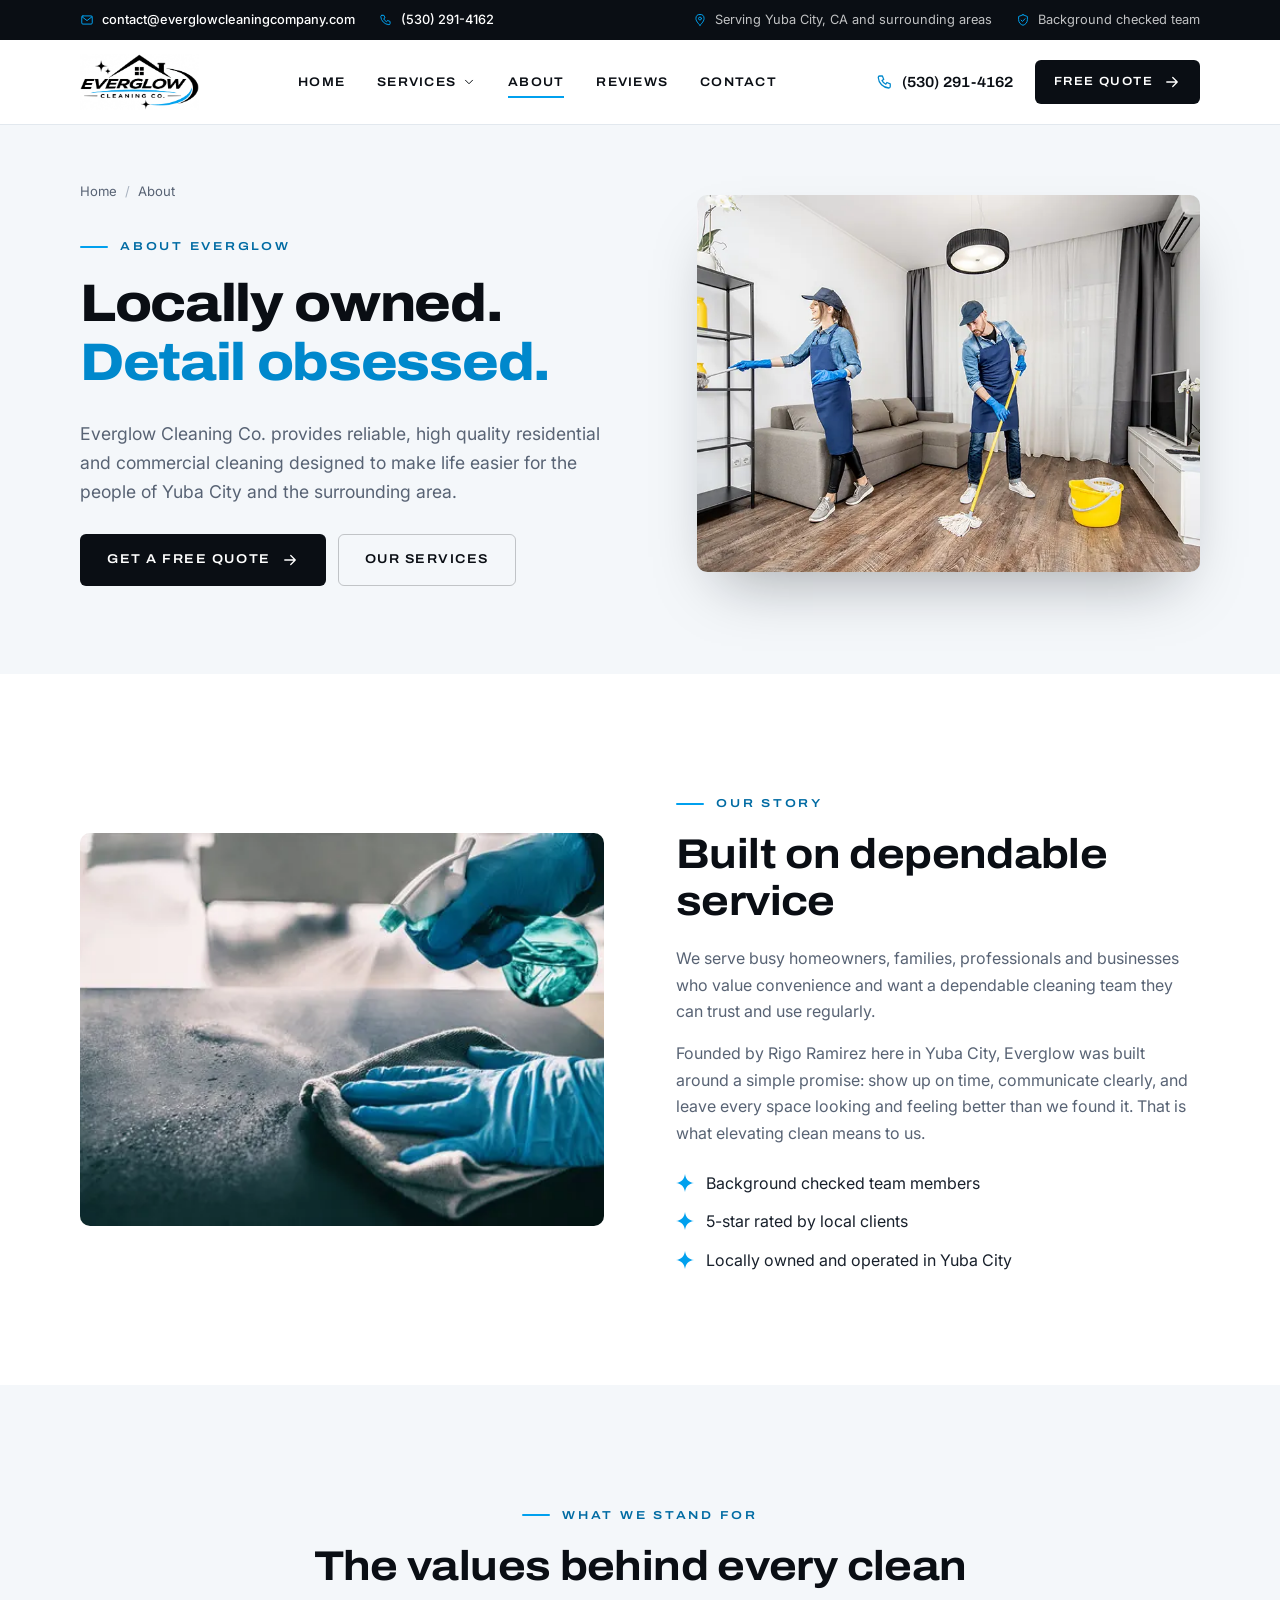
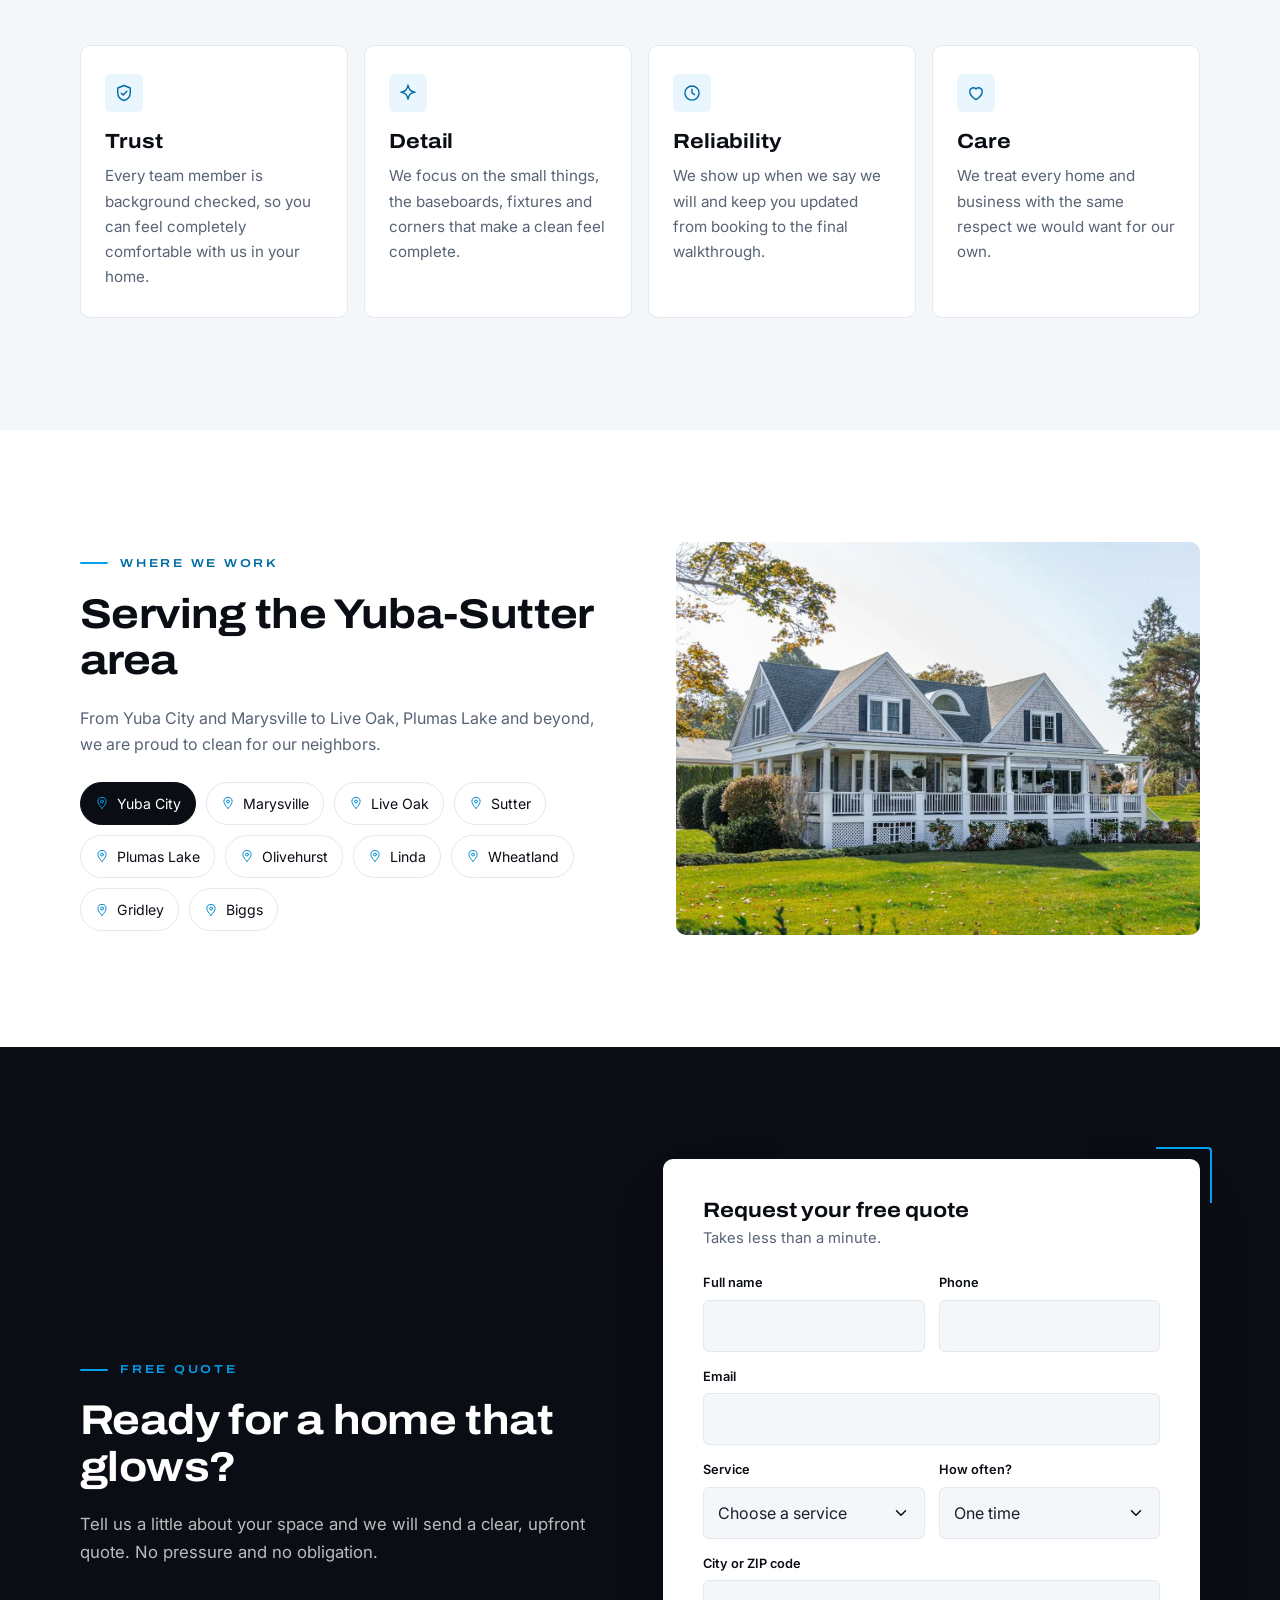
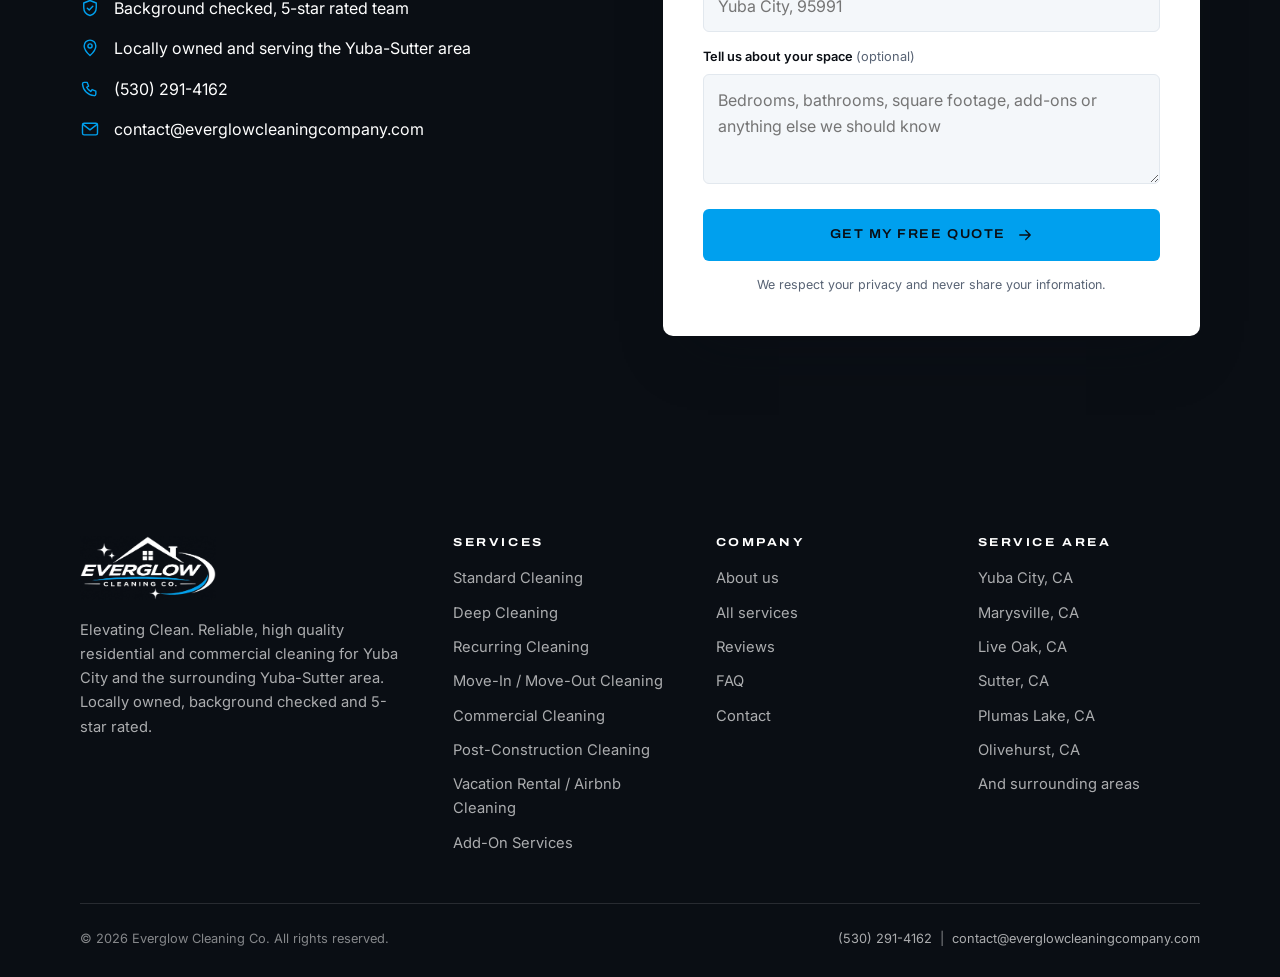
==== commit 06a16529: "Add Everglow contact email and phone; correct domain Email contact@everglowcleaningcompany.com in th" ====
--- a/about/index.html
+++ b/about/index.html
@@ -6,7 +6,7 @@
 <title>About Us | Locally Owned Cleaning in Yuba City, CA | Everglow Cleaning Co.</title>
 <meta name="description" content="Meet Everglow Cleaning Co., a locally owned, background checked and 5-star rated cleaning company serving Yuba City, Marysville and the Yuba-Sutter area.">
 <meta name="robots" content="index, follow">
-<link rel="canonical" href="https://everglowcleaning-company.com/about/">
+<link rel="canonical" href="https://everglowcleaningcompany.com/about/">
 <meta name="author" content="Everglow Cleaning Co.">
 <meta name="theme-color" content="#0a0e14">
 <meta name="format-detection" content="telephone=no">
@@ -19,13 +19,13 @@
 <meta property="og:locale" content="en_US">
 <meta property="og:title" content="About Us | Locally Owned Cleaning in Yuba City, CA | Everglow Cleaning Co.">
 <meta property="og:description" content="Meet Everglow Cleaning Co., a locally owned, background checked and 5-star rated cleaning company serving Yuba City, Marysville and the Yuba-Sutter area.">
-<meta property="og:url" content="https://everglowcleaning-company.com/about/">
-<meta property="og:image" content="https://everglowcleaning-company.com/assets/og-image.jpg">
+<meta property="og:url" content="https://everglowcleaningcompany.com/about/">
+<meta property="og:image" content="https://everglowcleaningcompany.com/assets/og-image.jpg">
 <meta property="og:image:alt" content="Everglow Cleaning Co. logo">
 <meta name="twitter:card" content="summary_large_image">
 <meta name="twitter:title" content="About Us | Locally Owned Cleaning in Yuba City, CA | Everglow Cleaning Co.">
 <meta name="twitter:description" content="Meet Everglow Cleaning Co., a locally owned, background checked and 5-star rated cleaning company serving Yuba City, Marysville and the Yuba-Sutter area.">
-<meta name="twitter:image" content="https://everglowcleaning-company.com/assets/og-image.jpg">
+<meta name="twitter:image" content="https://everglowcleaningcompany.com/assets/og-image.jpg">
 <link rel="icon" href="../assets/favicon.svg" type="image/svg+xml">
 <link rel="icon" href="../assets/favicon-32.png" sizes="32x32" type="image/png">
 <link rel="alternate icon" href="../assets/favicon.ico" sizes="any">
@@ -34,15 +34,15 @@
 <link rel="preconnect" href="https://fonts.googleapis.com">
 <link rel="preconnect" href="https://fonts.gstatic.com" crossorigin>
 <link rel="stylesheet" href="https://fonts.googleapis.com/css2?family=Archivo:wdth,wght@100..125,400..800&family=Inter:wght@400;500;600&display=swap">
-<link rel="stylesheet" href="../css/styles.css?v=3">
+<link rel="stylesheet" href="../css/styles.css?v=5">
 <script>document.documentElement.classList.add("js")</script>
-<script type="application/ld+json">{"@context":"https://schema.org","@graph":[{"@type":"BreadcrumbList","itemListElement":[{"@type":"ListItem","position":1,"name":"Home","item":"https://everglowcleaning-company.com/"},{"@type":"ListItem","position":2,"name":"About","item":"https://everglowcleaning-company.com/about/"}]},{"@type":"AboutPage","url":"https://everglowcleaning-company.com/about/","name":"About Everglow Cleaning Co.","about":{"@id":"https://everglowcleaning-company.com/#business"}},{"@type":["HouseCleaningService","LocalBusiness"],"@id":"https://everglowcleaning-company.com/#business","name":"Everglow Cleaning Co.","slogan":"Elevating Clean","url":"https://everglowcleaning-company.com/","logo":"https://everglowcleaning-company.com/assets/logo.png","image":"https://everglowcleaning-company.com/assets/og-image.jpg","email":"hello@everglowcleaning-company.com","founder":{"@type":"Person","name":"Rigo Ramirez"},"priceRange":"$$","description":"Locally owned residential and commercial cleaning company serving Yuba City, CA and surrounding areas.","address":{"@type":"PostalAddress","addressLocality":"Yuba City","addressRegion":"CA","postalCode":"95991","addressCountry":"US"},"geo":{"@type":"GeoCoordinates","latitude":39.1404,"longitude":-121.6169},"areaServed":[{"@type":"City","name":"Yuba City, CA"},{"@type":"City","name":"Marysville, CA"},{"@type":"City","name":"Live Oak, CA"},{"@type":"City","name":"Sutter, CA"},{"@type":"City","name":"Plumas Lake, CA"},{"@type":"City","name":"Olivehurst, CA"},{"@type":"City","name":"Linda, CA"},{"@type":"City","name":"Wheatland, CA"},{"@type":"City","name":"Gridley, CA"},{"@type":"City","name":"Biggs, CA"}],"aggregateRating":{"@type":"AggregateRating","ratingValue":"5","reviewCount":"5","bestRating":"5"},"review":[{"@type":"Review","author":{"@type":"Person","name":"Sarah M."},"reviewRating":{"@type":"Rating","ratingValue":"5","bestRating":"5"},"reviewBody":"Super easy to book and the cleaning team did an amazing job. They showed up on time, were professional, and left the entire house looking spotless. I've already signed up for recurring cleanings!"},{"@type":"Review","author":{"@type":"Person","name":"Jessica R."},"reviewRating":{"@type":"Rating","ratingValue":"5","bestRating":"5"},"reviewBody":"I've tried a few cleaning companies before and this has easily been the best experience. Communication was great, pricing was straightforward, and my home looked incredible afterward."},{"@type":"Review","author":{"@type":"Person","name":"Michael T."},"reviewRating":{"@type":"Rating","ratingValue":"5","bestRating":"5"},"reviewBody":"We booked a deep clean and were extremely impressed. They paid attention to the little details and got areas cleaner than we expected. Definitely using them again."},{"@type":"Review","author":{"@type":"Person","name":"Amanda L."},"reviewRating":{"@type":"Rating","ratingValue":"5","bestRating":"5"},"reviewBody":"Having them come every two weeks has been a lifesaver. They're reliable, consistent, and it's so nice coming home to a clean house without having to worry about it."},{"@type":"Review","author":{"@type":"Person","name":"David K."},"reviewRating":{"@type":"Rating","ratingValue":"5","bestRating":"5"},"reviewBody":"Great experience from start to finish. Booking was simple, they kept me updated, and the cleaners did a fantastic job. Professional, dependable, and absolutely worth it."}],"hasOfferCatalog":{"@type":"OfferCatalog","name":"Cleaning services","itemListElement":[{"@type":"Offer","itemOffered":{"@type":"Service","name":"Standard Cleaning","url":"https://everglowcleaning-company.com/services/standard-cleaning/"}},{"@type":"Offer","itemOffered":{"@type":"Service","name":"Deep Cleaning","url":"https://everglowcleaning-company.com/services/deep-cleaning/"}},{"@type":"Offer","itemOffered":{"@type":"Service","name":"Recurring Cleaning","url":"https://everglowcleaning-company.com/services/recurring-cleaning/"}},{"@type":"Offer","itemOffered":{"@type":"Service","name":"Move-In / Move-Out Cleaning","url":"https://everglowcleaning-company.com/services/move-in-move-out-cleaning/"}},{"@type":"Offer","itemOffered":{"@type":"Service","name":"Commercial Cleaning","url":"https://everglowcleaning-company.com/services/commercial-cleaning/"}},{"@type":"Offer","itemOffered":{"@type":"Service","name":"Post-Construction Cleaning","url":"https://everglowcleaning-company.com/services/post-construction-cleaning/"}},{"@type":"Offer","itemOffered":{"@type":"Service","name":"Vacation Rental / Airbnb Cleaning","url":"https://everglowcleaning-company.com/services/vacation-rental-airbnb-cleaning/"}},{"@type":"Offer","itemOffered":{"@type":"Service","name":"Add-On Services","url":"https://everglowcleaning-company.com/services/add-on-services/"}}]}}]}</script>
+<script type="application/ld+json">{"@context":"https://schema.org","@graph":[{"@type":"BreadcrumbList","itemListElement":[{"@type":"ListItem","position":1,"name":"Home","item":"https://everglowcleaningcompany.com/"},{"@type":"ListItem","position":2,"name":"About","item":"https://everglowcleaningcompany.com/about/"}]},{"@type":"AboutPage","url":"https://everglowcleaningcompany.com/about/","name":"About Everglow Cleaning Co.","about":{"@id":"https://everglowcleaningcompany.com/#business"}},{"@type":["HouseCleaningService","LocalBusiness"],"@id":"https://everglowcleaningcompany.com/#business","name":"Everglow Cleaning Co.","slogan":"Elevating Clean","url":"https://everglowcleaningcompany.com/","logo":"https://everglowcleaningcompany.com/assets/logo.png","image":"https://everglowcleaningcompany.com/assets/og-image.jpg","email":"contact@everglowcleaningcompany.com","telephone":"+15302914162","founder":{"@type":"Person","name":"Rigo Ramirez"},"priceRange":"$$","description":"Locally owned residential and commercial cleaning company serving Yuba City, CA and surrounding areas.","address":{"@type":"PostalAddress","addressLocality":"Yuba City","addressRegion":"CA","postalCode":"95991","addressCountry":"US"},"geo":{"@type":"GeoCoordinates","latitude":39.1404,"longitude":-121.6169},"areaServed":[{"@type":"City","name":"Yuba City, CA"},{"@type":"City","name":"Marysville, CA"},{"@type":"City","name":"Live Oak, CA"},{"@type":"City","name":"Sutter, CA"},{"@type":"City","name":"Plumas Lake, CA"},{"@type":"City","name":"Olivehurst, CA"},{"@type":"City","name":"Linda, CA"},{"@type":"City","name":"Wheatland, CA"},{"@type":"City","name":"Gridley, CA"},{"@type":"City","name":"Biggs, CA"}],"aggregateRating":{"@type":"AggregateRating","ratingValue":"5","reviewCount":"5","bestRating":"5"},"review":[{"@type":"Review","author":{"@type":"Person","name":"Sarah M."},"reviewRating":{"@type":"Rating","ratingValue":"5","bestRating":"5"},"reviewBody":"Super easy to book and the cleaning team did an amazing job. They showed up on time, were professional, and left the entire house looking spotless. I've already signed up for recurring cleanings!"},{"@type":"Review","author":{"@type":"Person","name":"Jessica R."},"reviewRating":{"@type":"Rating","ratingValue":"5","bestRating":"5"},"reviewBody":"I've tried a few cleaning companies before and this has easily been the best experience. Communication was great, pricing was straightforward, and my home looked incredible afterward."},{"@type":"Review","author":{"@type":"Person","name":"Michael T."},"reviewRating":{"@type":"Rating","ratingValue":"5","bestRating":"5"},"reviewBody":"We booked a deep clean and were extremely impressed. They paid attention to the little details and got areas cleaner than we expected. Definitely using them again."},{"@type":"Review","author":{"@type":"Person","name":"Amanda L."},"reviewRating":{"@type":"Rating","ratingValue":"5","bestRating":"5"},"reviewBody":"Having them come every two weeks has been a lifesaver. They're reliable, consistent, and it's so nice coming home to a clean house without having to worry about it."},{"@type":"Review","author":{"@type":"Person","name":"David K."},"reviewRating":{"@type":"Rating","ratingValue":"5","bestRating":"5"},"reviewBody":"Great experience from start to finish. Booking was simple, they kept me updated, and the cleaners did a fantastic job. Professional, dependable, and absolutely worth it."}],"hasOfferCatalog":{"@type":"OfferCatalog","name":"Cleaning services","itemListElement":[{"@type":"Offer","itemOffered":{"@type":"Service","name":"Standard Cleaning","url":"https://everglowcleaningcompany.com/services/standard-cleaning/"}},{"@type":"Offer","itemOffered":{"@type":"Service","name":"Deep Cleaning","url":"https://everglowcleaningcompany.com/services/deep-cleaning/"}},{"@type":"Offer","itemOffered":{"@type":"Service","name":"Recurring Cleaning","url":"https://everglowcleaningcompany.com/services/recurring-cleaning/"}},{"@type":"Offer","itemOffered":{"@type":"Service","name":"Move-In / Move-Out Cleaning","url":"https://everglowcleaningcompany.com/services/move-in-move-out-cleaning/"}},{"@type":"Offer","itemOffered":{"@type":"Service","name":"Commercial Cleaning","url":"https://everglowcleaningcompany.com/services/commercial-cleaning/"}},{"@type":"Offer","itemOffered":{"@type":"Service","name":"Post-Construction Cleaning","url":"https://everglowcleaningcompany.com/services/post-construction-cleaning/"}},{"@type":"Offer","itemOffered":{"@type":"Service","name":"Vacation Rental / Airbnb Cleaning","url":"https://everglowcleaningcompany.com/services/vacation-rental-airbnb-cleaning/"}},{"@type":"Offer","itemOffered":{"@type":"Service","name":"Add-On Services","url":"https://everglowcleaningcompany.com/services/add-on-services/"}}]}}]}</script>
 </head>
 <body>
 <a class="skip-link" href="#main">Skip to content</a>
 <div class="topbar"><div class="container">
-<ul><li><svg viewBox="0 0 24 24" fill="none" stroke="currentColor" stroke-width="1.7" stroke-linecap="round" stroke-linejoin="round" aria-hidden="true"><path d="M12 21s-7-6.2-7-11.5a7 7 0 1 1 14 0C19 14.8 12 21 12 21Z"/><circle cx="12" cy="9.5" r="2.5"/></svg>Serving Yuba City, CA and surrounding areas</li></ul>
-<ul><li class="topbar__extra"><svg viewBox="0 0 24 24" fill="none" stroke="currentColor" stroke-width="1.7" stroke-linecap="round" stroke-linejoin="round" aria-hidden="true"><path d="M12 3 4.5 6v5.5c0 4.6 3.2 8.4 7.5 9.5 4.3-1.1 7.5-4.9 7.5-9.5V6L12 3Z"/><path d="m8.8 12.2 2.3 2.3 4.3-4.6"/></svg>Background checked team</li><li class="topbar__extra"><svg viewBox="0 0 24 24" fill="none" stroke="currentColor" stroke-width="1.7" stroke-linecap="round" stroke-linejoin="round" aria-hidden="true"><rect x="3" y="5" width="18" height="14" rx="2"/><path d="m3.5 6.5 8.5 6.5 8.5-6.5"/></svg><a href="mailto:hello@everglowcleaning-company.com">hello@everglowcleaning-company.com</a></li></ul>
+<ul><li><svg viewBox="0 0 24 24" fill="none" stroke="currentColor" stroke-width="1.7" stroke-linecap="round" stroke-linejoin="round" aria-hidden="true"><rect x="3" y="5" width="18" height="14" rx="2"/><path d="m3.5 6.5 8.5 6.5 8.5-6.5"/></svg><a href="mailto:contact@everglowcleaningcompany.com">contact@everglowcleaningcompany.com</a></li><li class="topbar__phone"><svg viewBox="0 0 24 24" fill="none" stroke="currentColor" stroke-width="1.7" stroke-linecap="round" stroke-linejoin="round" aria-hidden="true"><path d="M5 4h3.5l1.8 4.5-2.3 1.4a11 11 0 0 0 5.1 5.1l1.4-2.3L19 14.5V18a2 2 0 0 1-2 2A15 15 0 0 1 3 6a2 2 0 0 1 2-2Z"/></svg><a href="tel:+15302914162">(530) 291-4162</a></li></ul>
+<ul><li class="topbar__extra"><svg viewBox="0 0 24 24" fill="none" stroke="currentColor" stroke-width="1.7" stroke-linecap="round" stroke-linejoin="round" aria-hidden="true"><path d="M12 21s-7-6.2-7-11.5a7 7 0 1 1 14 0C19 14.8 12 21 12 21Z"/><circle cx="12" cy="9.5" r="2.5"/></svg>Serving Yuba City, CA and surrounding areas</li><li class="topbar__extra"><svg viewBox="0 0 24 24" fill="none" stroke="currentColor" stroke-width="1.7" stroke-linecap="round" stroke-linejoin="round" aria-hidden="true"><path d="M12 3 4.5 6v5.5c0 4.6 3.2 8.4 7.5 9.5 4.3-1.1 7.5-4.9 7.5-9.5V6L12 3Z"/><path d="m8.8 12.2 2.3 2.3 4.3-4.6"/></svg>Background checked team</li></ul>
 </div></div>
 <header class="site-header">
 <div class="container">
@@ -58,7 +58,7 @@
 <li><a class="nav__link" href="../contact/">Contact</a></li>
 </ul>
 </nav>
-<a class="btn btn--primary btn--sm header-cta" href="../contact/">Free Quote <svg viewBox="0 0 24 24" fill="none" stroke="currentColor" stroke-width="1.7" stroke-linecap="round" stroke-linejoin="round" aria-hidden="true"><path d="M5 12h14M13 6l6 6-6 6"/></svg></a>
+<div class="header-actions"><a class="header-phone" href="tel:+15302914162"><svg viewBox="0 0 24 24" fill="none" stroke="currentColor" stroke-width="1.7" stroke-linecap="round" stroke-linejoin="round" aria-hidden="true"><path d="M5 4h3.5l1.8 4.5-2.3 1.4a11 11 0 0 0 5.1 5.1l1.4-2.3L19 14.5V18a2 2 0 0 1-2 2A15 15 0 0 1 3 6a2 2 0 0 1 2-2Z"/></svg><span>(530) 291-4162</span></a><a class="btn btn--primary btn--sm header-cta" href="../contact/">Free Quote <svg viewBox="0 0 24 24" fill="none" stroke="currentColor" stroke-width="1.7" stroke-linecap="round" stroke-linejoin="round" aria-hidden="true"><path d="M5 12h14M13 6l6 6-6 6"/></svg></a></div>
 <button class="menu-toggle" type="button" aria-label="Open menu" aria-expanded="false" aria-controls="mobile-menu"><span class="icon-menu"><svg viewBox="0 0 24 24" fill="none" stroke="currentColor" stroke-width="1.7" stroke-linecap="round" stroke-linejoin="round" aria-hidden="true"><path d="M4 7h16M4 12h16M4 17h16"/></svg></span><span class="icon-close"><svg viewBox="0 0 24 24" fill="none" stroke="currentColor" stroke-width="1.7" stroke-linecap="round" stroke-linejoin="round" aria-hidden="true"><path d="M6 6l12 12M18 6 6 18"/></svg></span></button>
 </div>
 </header>
@@ -72,6 +72,7 @@
 <p class="mobile-menu__label">Services</p>
 <ul><li><a href="../services/standard-cleaning/">Standard Cleaning<svg viewBox="0 0 24 24" fill="none" stroke="currentColor" stroke-width="1.7" stroke-linecap="round" stroke-linejoin="round" aria-hidden="true"><path d="M5 12h14M13 6l6 6-6 6"/></svg></a></li><li><a href="../services/deep-cleaning/">Deep Cleaning<svg viewBox="0 0 24 24" fill="none" stroke="currentColor" stroke-width="1.7" stroke-linecap="round" stroke-linejoin="round" aria-hidden="true"><path d="M5 12h14M13 6l6 6-6 6"/></svg></a></li><li><a href="../services/recurring-cleaning/">Recurring Cleaning<svg viewBox="0 0 24 24" fill="none" stroke="currentColor" stroke-width="1.7" stroke-linecap="round" stroke-linejoin="round" aria-hidden="true"><path d="M5 12h14M13 6l6 6-6 6"/></svg></a></li><li><a href="../services/move-in-move-out-cleaning/">Move-In / Move-Out Cleaning<svg viewBox="0 0 24 24" fill="none" stroke="currentColor" stroke-width="1.7" stroke-linecap="round" stroke-linejoin="round" aria-hidden="true"><path d="M5 12h14M13 6l6 6-6 6"/></svg></a></li><li><a href="../services/commercial-cleaning/">Commercial Cleaning<svg viewBox="0 0 24 24" fill="none" stroke="currentColor" stroke-width="1.7" stroke-linecap="round" stroke-linejoin="round" aria-hidden="true"><path d="M5 12h14M13 6l6 6-6 6"/></svg></a></li><li><a href="../services/post-construction-cleaning/">Post-Construction Cleaning<svg viewBox="0 0 24 24" fill="none" stroke="currentColor" stroke-width="1.7" stroke-linecap="round" stroke-linejoin="round" aria-hidden="true"><path d="M5 12h14M13 6l6 6-6 6"/></svg></a></li><li><a href="../services/vacation-rental-airbnb-cleaning/">Vacation Rental / Airbnb Cleaning<svg viewBox="0 0 24 24" fill="none" stroke="currentColor" stroke-width="1.7" stroke-linecap="round" stroke-linejoin="round" aria-hidden="true"><path d="M5 12h14M13 6l6 6-6 6"/></svg></a></li><li><a href="../services/add-on-services/">Add-On Services<svg viewBox="0 0 24 24" fill="none" stroke="currentColor" stroke-width="1.7" stroke-linecap="round" stroke-linejoin="round" aria-hidden="true"><path d="M5 12h14M13 6l6 6-6 6"/></svg></a></li></ul>
 <a class="btn btn--primary btn--block" href="../contact/">Get a Free Quote <svg viewBox="0 0 24 24" fill="none" stroke="currentColor" stroke-width="1.7" stroke-linecap="round" stroke-linejoin="round" aria-hidden="true"><path d="M5 12h14M13 6l6 6-6 6"/></svg></a>
+<a class="btn btn--outline btn--block" style="margin-top:12px" href="tel:+15302914162"><svg viewBox="0 0 24 24" fill="none" stroke="currentColor" stroke-width="1.7" stroke-linecap="round" stroke-linejoin="round" aria-hidden="true"><path d="M5 4h3.5l1.8 4.5-2.3 1.4a11 11 0 0 0 5.1 5.1l1.4-2.3L19 14.5V18a2 2 0 0 1-2 2A15 15 0 0 1 3 6a2 2 0 0 1 2-2Z"/></svg> Call (530) 291-4162</a>
 </div>
 
 <main id="main">
@@ -129,13 +130,14 @@
 <ul class="cta__list">
 <li><svg viewBox="0 0 24 24" fill="none" stroke="currentColor" stroke-width="1.7" stroke-linecap="round" stroke-linejoin="round" aria-hidden="true"><path d="M12 3 4.5 6v5.5c0 4.6 3.2 8.4 7.5 9.5 4.3-1.1 7.5-4.9 7.5-9.5V6L12 3Z"/><path d="m8.8 12.2 2.3 2.3 4.3-4.6"/></svg>Background checked, 5-star rated team</li>
 <li><svg viewBox="0 0 24 24" fill="none" stroke="currentColor" stroke-width="1.7" stroke-linecap="round" stroke-linejoin="round" aria-hidden="true"><path d="M12 21s-7-6.2-7-11.5a7 7 0 1 1 14 0C19 14.8 12 21 12 21Z"/><circle cx="12" cy="9.5" r="2.5"/></svg>Locally owned and serving the Yuba-Sutter area</li>
-<li><svg viewBox="0 0 24 24" fill="none" stroke="currentColor" stroke-width="1.7" stroke-linecap="round" stroke-linejoin="round" aria-hidden="true"><rect x="3" y="5" width="18" height="14" rx="2"/><path d="m3.5 6.5 8.5 6.5 8.5-6.5"/></svg><a href="mailto:hello@everglowcleaning-company.com">hello@everglowcleaning-company.com</a></li>
+<li><svg viewBox="0 0 24 24" fill="none" stroke="currentColor" stroke-width="1.7" stroke-linecap="round" stroke-linejoin="round" aria-hidden="true"><path d="M5 4h3.5l1.8 4.5-2.3 1.4a11 11 0 0 0 5.1 5.1l1.4-2.3L19 14.5V18a2 2 0 0 1-2 2A15 15 0 0 1 3 6a2 2 0 0 1 2-2Z"/></svg><a href="tel:+15302914162">(530) 291-4162</a></li>
+<li><svg viewBox="0 0 24 24" fill="none" stroke="currentColor" stroke-width="1.7" stroke-linecap="round" stroke-linejoin="round" aria-hidden="true"><rect x="3" y="5" width="18" height="14" rx="2"/><path d="m3.5 6.5 8.5 6.5 8.5-6.5"/></svg><a href="mailto:contact@everglowcleaningcompany.com">contact@everglowcleaningcompany.com</a></li>
 </ul>
 </div>
 <div class="form-card reveal">
 <h3>Request your free quote</h3>
 <p>Takes less than a minute.</p>
-<form data-quote data-email="hello@everglowcleaning-company.com" novalidate>
+<form data-quote data-email="contact@everglowcleaningcompany.com" novalidate>
 <div class="form-grid form-grid--2">
 <div class="field"><label for="q-name">Full name</label><input id="q-name" name="Name" type="text" autocomplete="name" required></div>
 <div class="field"><label for="q-phone">Phone</label><input id="q-phone" name="Phone" type="tel" autocomplete="tel" inputmode="tel" required></div>
@@ -166,11 +168,11 @@
 </div>
 <div class="footer-bottom">
 <span>&copy; <span data-year>2026</span> Everglow Cleaning Co. All rights reserved.</span>
-<span><a href="mailto:hello@everglowcleaning-company.com">hello@everglowcleaning-company.com</a></span>
+<span><a href="tel:+15302914162">(530) 291-4162</a> &nbsp;|&nbsp; <a href="mailto:contact@everglowcleaningcompany.com">contact@everglowcleaningcompany.com</a></span>
 </div>
 </div>
 </footer>
-<div class="mobile-cta"><a class="btn btn--primary" href="../contact/">Get a Free Quote</a></div>
-<script src="../js/main.js?v=3" defer></script>
+<div class="mobile-cta"><a class="btn btn--outline" href="tel:+15302914162" aria-label="Call (530) 291-4162"><svg viewBox="0 0 24 24" fill="none" stroke="currentColor" stroke-width="1.7" stroke-linecap="round" stroke-linejoin="round" aria-hidden="true"><path d="M5 4h3.5l1.8 4.5-2.3 1.4a11 11 0 0 0 5.1 5.1l1.4-2.3L19 14.5V18a2 2 0 0 1-2 2A15 15 0 0 1 3 6a2 2 0 0 1 2-2Z"/></svg> Call</a><a class="btn btn--primary" href="../contact/">Free Quote</a></div>
+<script src="../js/main.js?v=5" defer></script>
 </body>
 </html>
--- a/css/styles.css
+++ b/css/styles.css
@@ -411,6 +411,17 @@
 .site-footer a:hover { color: var(--glow); }
 .footer-bottom { margin-top: 48px; padding-top: 24px; border-top: 1px solid var(--line-dark); display: flex; flex-direction: column; gap: 10px; font-size: 0.8rem; color: rgba(255,255,255,.5); }
 
+/* Phone in header */
+.header-actions { display: none; align-items: center; gap: 22px; }
+.header-phone { display: inline-flex; align-items: center; gap: 8px; font-family: var(--font-head); font-stretch: 108%; font-weight: 600; font-size: 0.92rem; color: var(--ink); white-space: nowrap; }
+.header-phone svg { width: 18px; height: 18px; color: var(--glow-600); }
+.header-phone:hover { color: var(--glow-700); }
+.mobile-cta .btn--outline { flex: 0 0 auto; padding: 0 20px; background: #fff; }
+@media (min-width: 900px) { .header-actions { display: inline-flex; } }
+@media (max-width: 1099px) { .header-phone span { display: none; } }
+@media (max-width: 559px) { .topbar__phone { display: none !important; } }
+.topbar li { white-space: nowrap; }
+
 /* Mobile sticky CTA */
 .mobile-cta { position: fixed; left: 0; right: 0; bottom: 0; z-index: 90; display: flex; gap: 10px; padding: 10px var(--gutter) calc(10px + env(safe-area-inset-bottom)); background: rgba(255,255,255,.96); backdrop-filter: blur(10px); -webkit-backdrop-filter: blur(10px); border-top: 1px solid var(--line); transform: translateY(110%); transition: transform .3s ease; }
 .mobile-cta.is-visible { transform: none; }
